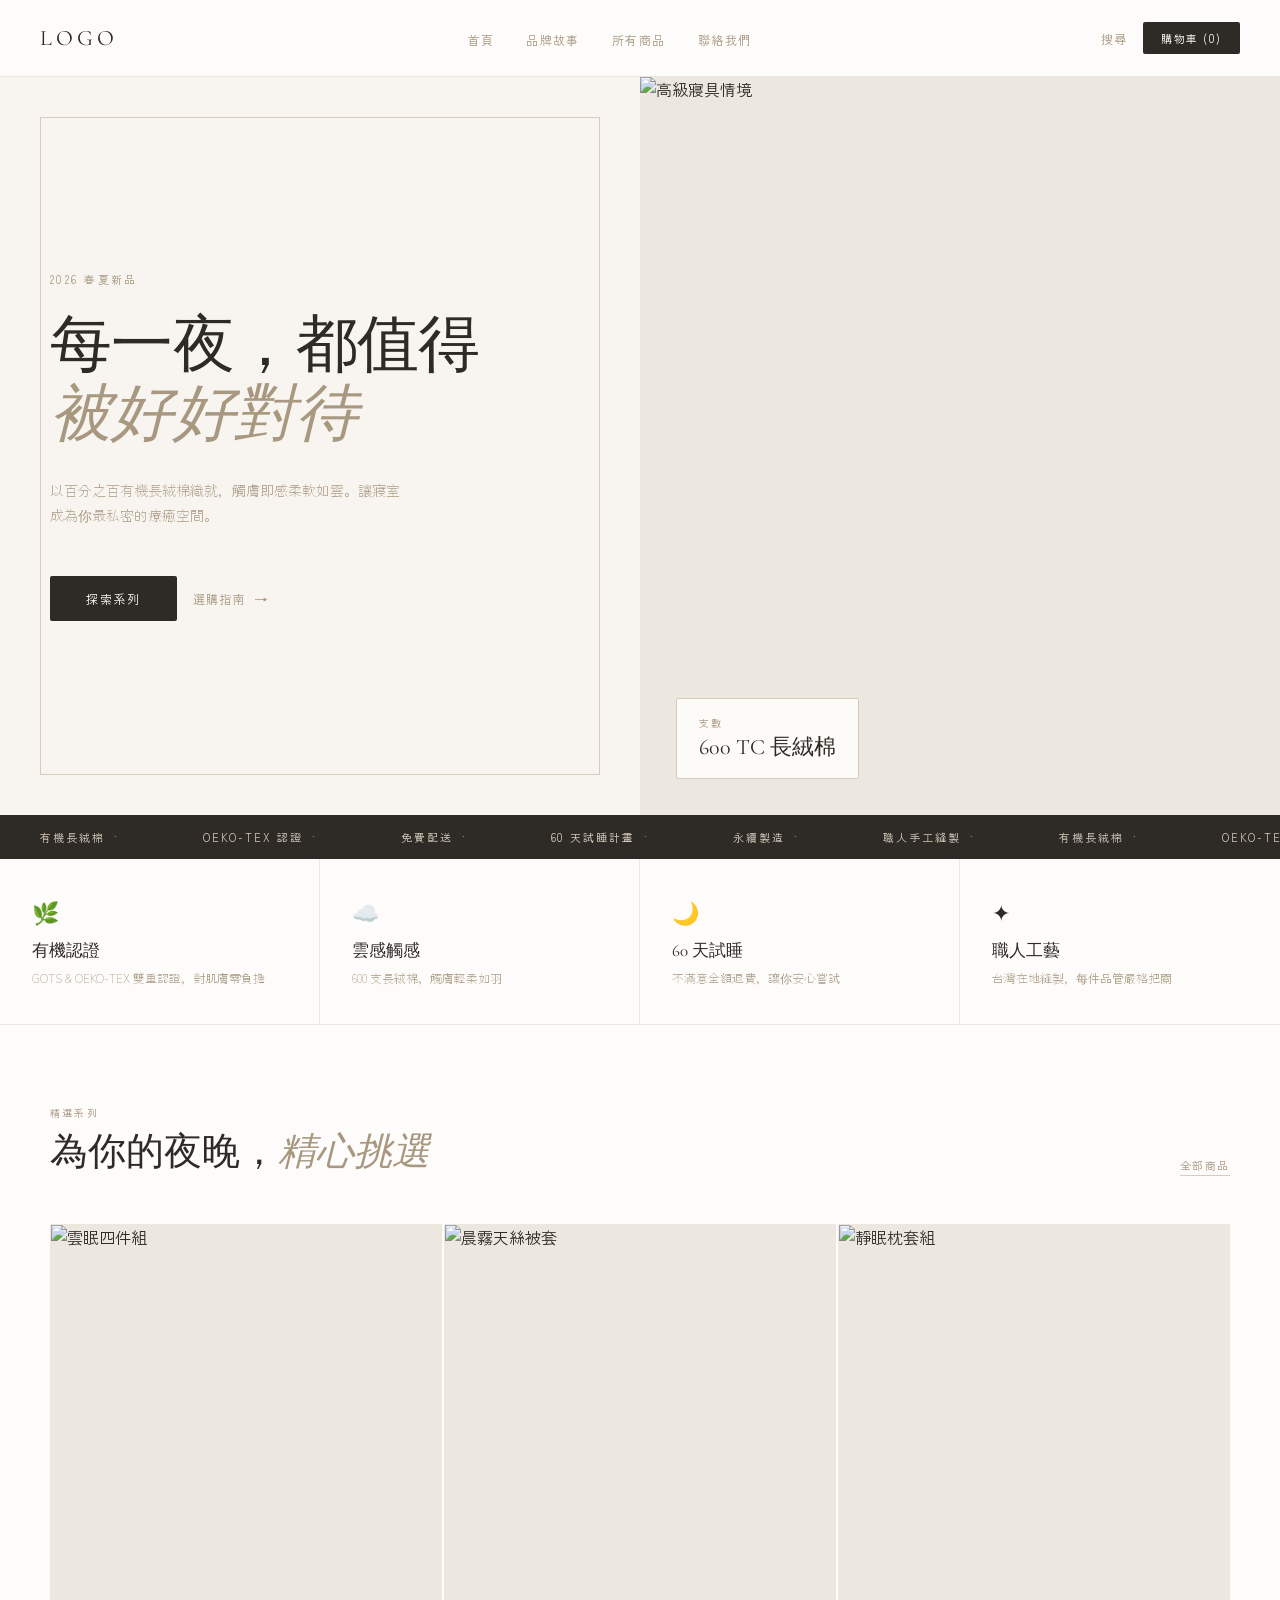
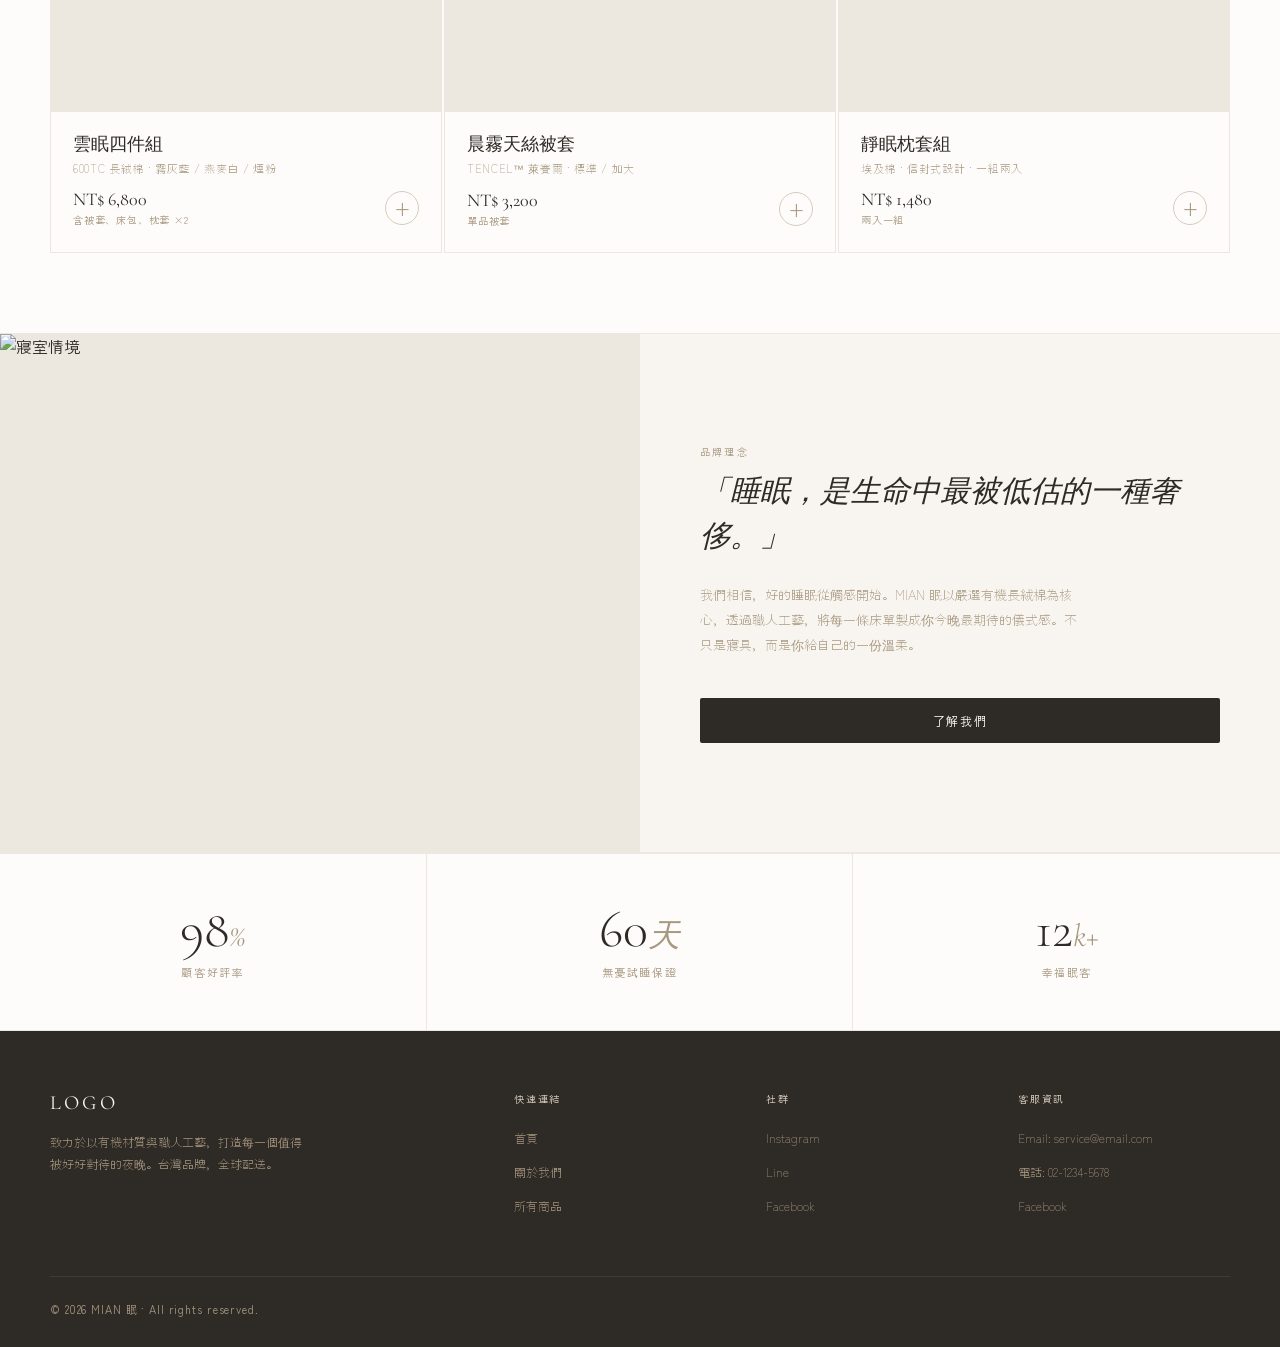
==== index/index.html @ c604df74 "add bedding project files" ====
<!DOCTYPE html>
<html lang="zh-Hant">
<head>
  <meta charset="UTF-8">
  <meta name="viewport" content="width=device-width, initial-scale=1.0">
  <title>LOGO— 高級有機寢具</title>
  <link rel="stylesheet" href="../css/base.css">
  <link rel="stylesheet" href="../css/components.css">
  <link rel="stylesheet" href="../css/index.css">
  <link href="https://fonts.googleapis.com/css2?family=Cormorant+Garamond:ital,wght@0,300;0,400;0,600;1,300;1,400&family=Zen+Kaku+Gothic+New:wght@300;400;500&display=swap" rel="stylesheet">
</head>

<body>

  <!-- ── HEADER ── -->
  <header class="header">
    <div class="header-logo">LOGO <span> </span></div>

     <nav>
      <ul class="header-nav">
        <li><a href="../index/index.html">首頁</a></li>
        <li><a href="../about/about.html">品牌故事</a></li>
        <li><a href="../product/product.html">所有商品</a></li>
        <li><a href="#footer">聯絡我們</a></li>
      </ul>
    </nav>

    <button class="menu-toggle" id="menuToggle" aria-label="開啟選單" aria-expanded="false">
      <span></span>
      <span></span>
      <span></span>
    </button>

    <div class="header-actions">
      <a href="#">搜尋</a>
      <a href="#" class="cart-btn">購物車 (0)</a>
    </div>
  </header>

  <!-- Mobile Drawer -->
  <div class="mobile-drawer" id="mobileDrawer">
    <a href="../index/index.html" class="drawer-link active">首頁</a>
    <a href="../about/about.html" class="drawer-link active">品牌故事</a>
    <a href="../product/product.html" class="drawer-link">所有商品</a>
    <a href="#footer" class="drawer-link">聯絡我們</a>
  </div>

  <!-- ── HERO ── -->
  <section class="hero">
    <div class="hero-left">
      <p class="hero-eyebrow">2026 春夏新品</p>
      <h1 class="hero-title">每一夜，都值得<br><em>被好好對待</em></h1>
      <p class="hero-subtitle">以百分之百有機長絨棉織就，觸膚即感柔軟如雲。讓寢室成為你最私密的療癒空間。</p>
      <div class="hero-cta">
        <button class="btn-primary">探索系列</button>
        <button class="btn-ghost">選購指南</button>
      </div>
    </div>
    <div class="hero-right">
      <div class="hero-img-wrapper">
        <img
          class="hero-img"
          src="https://images.unsplash.com/photo-1555041469-a586c61ea9bc?auto=format&fit=crop&w=1200&q=80"
          alt="高級寢具情境"
        >
        <div class="hero-badge">
          <div class="hero-badge-label">支數</div>
          <div class="hero-badge-value">600 TC 長絨棉</div>
        </div>
      </div>
    </div>
  </section>

  <!-- ── MARQUEE ── -->
  <div class="marquee-wrap">
    <div class="marquee-track" id="marqueeTrack">
      <span class="marquee-item">有機長絨棉 <span class="marquee-dot">·</span></span>
      <span class="marquee-item">OEKO-TEX 認證 <span class="marquee-dot">·</span></span>
      <span class="marquee-item">免費配送 <span class="marquee-dot">·</span></span>
      <span class="marquee-item">60 天試睡計畫 <span class="marquee-dot">·</span></span>
      <span class="marquee-item">永續製造 <span class="marquee-dot">·</span></span>
      <span class="marquee-item">職人手工縫製 <span class="marquee-dot">·</span></span>
      <!-- 重複一份讓動畫無縫 -->
      <span class="marquee-item">有機長絨棉 <span class="marquee-dot">·</span></span>
      <span class="marquee-item">OEKO-TEX 認證 <span class="marquee-dot">·</span></span>
      <span class="marquee-item">免費配送 <span class="marquee-dot">·</span></span>
      <span class="marquee-item">60 天試睡計畫 <span class="marquee-dot">·</span></span>
      <span class="marquee-item">永續製造 <span class="marquee-dot">·</span></span>
      <span class="marquee-item">職人手工縫製 <span class="marquee-dot">·</span></span>
    </div>
  </div>

  <!-- ── FEATURES ── -->
  <div class="features">
    <div class="feature-item">
      <span class="feature-icon">🌿</span>
      <div class="feature-name">有機認證</div>
      <div class="feature-desc">GOTS & OEKO-TEX 雙重認證，對肌膚零負擔</div>
    </div>
    <div class="feature-item">
      <span class="feature-icon">☁️</span>
      <div class="feature-name">雲感觸感</div>
      <div class="feature-desc">600 支長絨棉，觸膚輕柔如羽</div>
    </div>
    <div class="feature-item">
      <span class="feature-icon">🌙</span>
      <div class="feature-name">60 天試睡</div>
      <div class="feature-desc">不滿意全額退費，讓你安心嘗試</div>
    </div>
    <div class="feature-item">
      <span class="feature-icon">✦</span>
      <div class="feature-name">職人工藝</div>
      <div class="feature-desc">台灣在地縫製，每件品管嚴格把關</div>
    </div>
  </div>

  

  <!-- ── CONTENT AREA ── -->
  <div class="content-area" id="contentArea">

    

    <div class="main-content">

      <!-- PRODUCTS -->
      <section class="section">
        <div class="section-header">
          <div>
            <p class="section-eyebrow">精選系列</p>
            <h2 class="section-title">為你的夜晚，<em>精心挑選</em></h2>
          </div>
          <a href="../product/product.html" class="section-link">全部商品</a>
        </div>

        <div class="product-grid">

          <a href="../product-detail/product-detail.html" class="product-card">
            <div class="product-card-img">
              <img src="https://images.unsplash.com/photo-1505693416388-ac5ce068fe85?auto=format&fit=crop&w=600&q=80" alt="雲眠四件組">
              
            </div>
            <div class="product-card-body">
              <div class="product-card-name">雲眠四件組</div>
              <div class="product-card-sub">600TC 長絨棉 · 霧灰藍 / 燕麥白 / 煙粉</div>
              <div class="product-card-footer">
                <div>
                  <div class="product-price">NT$ 6,800</div>
                  <div class="product-price-sub">含被套、床包、枕套 ×2</div>
                </div>
                <button class="add-btn" onclick="event.preventDefault()">+</button>
              </div>
            </div>
          </a>

          <a href="../product-detail/product-detail.html" class="product-card">
            <div class="product-card-img">
              <img src="https://images.unsplash.com/photo-1631049307264-da0ec9d70304?auto=format&fit=crop&w=600&q=80" alt="晨霧天絲被套">
              
            </div>
            <div class="product-card-body">
              <div class="product-card-name">晨霧天絲被套</div>
              <div class="product-card-sub">TENCEL™ 萊賽爾 · 標準 / 加大</div>
              <div class="product-card-footer">
                <div>
                  <div class="product-price">NT$ 3,200</div>
                  <div class="product-price-sub">單品被套</div>
                </div>
                <button class="add-btn" onclick="event.preventDefault()">+</button>
              </div>
            </div>
          </a>

          <a href="../product-detail/product-detail.html" class="product-card">
            <div class="product-card-img">
              <img src="https://images.unsplash.com/photo-1540518614846-7eded433c457?auto=format&fit=crop&w=600&q=80" alt="靜眠枕套組">
            </div>
            <div class="product-card-body">
              <div class="product-card-name">靜眠枕套組</div>
              <div class="product-card-sub">埃及棉 · 信封式設計 · 一組兩入</div>
              <div class="product-card-footer">
                <div>
                  <div class="product-price">NT$ 1,480</div>
                  <div class="product-price-sub">兩入一組</div>
                </div>
                <button class="add-btn" onclick="event.preventDefault()">+</button>
              </div>
            </div>
          </a>

        </div>
      </section>

      <!-- LIFESTYLE SPLIT -->
      <div class="lifestyle">
        <div class="lifestyle-img">
          <img src="https://images.unsplash.com/photo-1567016526105-22da7c13161a?auto=format&fit=crop&w=800&q=80" alt="寢室情境">
        </div>
        <div class="lifestyle-content">
          <p class="section-eyebrow">品牌理念</p>
          <p class="lifestyle-quote">「睡眠，是生命中最被低估的一種奢侈。」</p>
          <p class="lifestyle-text">我們相信，好的睡眠從觸感開始。MIAN 眠以嚴選有機長絨棉為核心，透過職人工藝，將每一條床單製成你今晚最期待的儀式感。不只是寢具，而是你給自己的一份溫柔。</p>
          <button class="btn-primary" href="../about/about.html" class="drawer-link">了解我們</button>
        </div>
      </div>

      <!-- STATS -->
      <div class="stats-row">
        <div class="stat-item">
          <div class="stat-num">98<em>%</em></div>
          <div class="stat-label">顧客好評率</div>
        </div>
        <div class="stat-item">
          <div class="stat-num">60<em>天</em></div>
          <div class="stat-label">無憂試睡保證</div>
        </div>
        <div class="stat-item">
          <div class="stat-num">12<em>k+</em></div>
          <div class="stat-label">幸福眠客</div>
        </div>
      </div>

    </div>
  </div>



  

  <!-- ── FOOTER ── -->
  <footer class="footer" id="footer">
    <div class="footer-grid">
      <div>
        <div class="footer-logo">LOGO<span> </span></div>
        <p class="footer-brand-desc">致力於以有機材質與職人工藝，打造每一個值得被好好對待的夜晚。台灣品牌，全球配送。</p>
      </div>
      <div class="footer-col">
        <h4>快速連結</h4>
        <ul>
            <li><a href="../index/index.html">首頁</a></li>
            <li><a href="../about/about.html">關於我們</a></li>
            <li><a href="../Product/product.html">所有商品</a></li>
        </ul>
      </div>
      <div class="footer-col">
        <h4>社群</h4>
        <ul>
            <li><a href="#">Instagram</a></li>
            <li><a href="#">Line</a></li>
            <li><a href="#">Facebook</a></li>
        </ul>
      </div>
      <div class="footer-col">
        <h4>客服資訊</h4>
        <ul>
          <li><a href="#">Email: service@email.com</a></li>
          <li><a href="#">電話: 02-1234-5678</a></li>
          <li><a href="#">Facebook</a></li>
        </ul>
      </div>
    </div>
    <div class="footer-bottom">
      <p>© 2026 MIAN 眠 · All rights reserved.</p>
      <p>     </p>
    </div>
  </footer>

  <!-- ── SCRIPTS ── -->
  <script>
    // ── 漢堡選單 ──
    const menuToggle = document.getElementById('menuToggle');
    const mobileDrawer = document.getElementById('mobileDrawer');

    menuToggle.addEventListener('click', () => {
      const isOpen = menuToggle.classList.toggle('active');
      mobileDrawer.classList.toggle('active');
      menuToggle.setAttribute('aria-expanded', isOpen);
    });
    
  </script>

</body>
</html>
---- css/base.css ----
/* ==========================================================================
   MIAN 眠 — Bedding Brand
   base.css
   共用：變數 / Reset / Navbar / Buttons / Footer / Mobile Drawer
   ========================================================================== */

@import url('https://fonts.googleapis.com/css2?family=Cormorant+Garamond:ital,wght@0,300;0,400;0,600;1,300;1,400&family=Zen+Kaku+Gothic+New:wght@300;400;500&display=swap');

/* ==========================================================================
   CSS Variables
   ========================================================================== */
:root {
  --cream:      #F8F5F0;
  --linen:      #EDE8DF;
  --sand:       #D6CCBC;
  --stone:      #A89880;
  --charcoal:   #2E2A26;
  --mist:       #7A8C96;
  --warm-white: #FDFCFA;
}

/* ==========================================================================
   Reset & Base
   ========================================================================== */
*, *::before, *::after {
  margin: 0;
  padding: 0;
  box-sizing: border-box;
}

html {
  scroll-behavior: smooth;
}

body {
  font-family: 'Zen Kaku Gothic New', sans-serif;
  background: var(--warm-white);
  color: var(--charcoal);
  overflow-x: hidden;
}

a {
  text-decoration: none;
  color: inherit;
}

button {
  cursor: pointer;
}

img {
  display: block;
  max-width: 100%;
}

ul {
  list-style: none;
}

/* ==========================================================================
   Header
   ========================================================================== */
.header {
  display: flex;
  justify-content: space-between;
  align-items: center;
  padding: 22px 40px;
  background: rgba(253, 252, 250, 0.96);
  border-bottom: 0.5px solid var(--linen);
  position: sticky;
  top: 0;
  z-index: 100;
  backdrop-filter: blur(8px);
}

.header-logo {
  font-family: 'Cormorant Garamond', serif;
  font-size: 22px;
  font-weight: 400;
  letter-spacing: 0.18em;
  color: var(--charcoal);
}

.header-logo span {
  font-style: italic;
  color: var(--stone);
}

.header-nav {
  display: flex;
  gap: 32px;
  list-style: none;
}

.header-nav a {
  font-size: 12px;
  letter-spacing: 0.12em;
  color: var(--stone);
  text-transform: uppercase;
  font-weight: 400;
  transition: color 0.2s;
}

.header-nav a:hover {
  color: var(--charcoal);
}

.header-actions {
  display: flex;
  align-items: center;
  gap: 16px;
}

.header-actions a {
  font-size: 12px;
  letter-spacing: 0.1em;
  color: var(--stone);
  text-transform: uppercase;
  transition: color 0.2s;
}

.header-actions a:hover {
  color: var(--charcoal);
}

.cart-btn {
  background: var(--charcoal) !important;
  color: var(--warm-white) !important;
  padding: 8px 18px;
  border-radius: 2px;
  font-size: 11px !important;
  letter-spacing: 0.14em !important;
  transition: background 0.2s !important;
}

.cart-btn:hover {
  background: var(--stone) !important;
}

/* ==========================================================================
   Buttons
   ========================================================================== */
.btn-primary {
  background: var(--charcoal);
  color: var(--warm-white);
  border: none;
  padding: 14px 36px;
  font-family: 'Zen Kaku Gothic New', sans-serif;
  font-size: 12px;
  letter-spacing: 0.14em;
  text-transform: uppercase;
  cursor: pointer;
  border-radius: 2px;
  transition: background 0.25s;
}

.btn-primary:hover {
  background: var(--stone);
}

.btn-ghost {
  background: none;
  border: none;
  font-size: 12px;
  letter-spacing: 0.1em;
  text-transform: uppercase;
  color: var(--stone);
  cursor: pointer;
  display: inline-flex;
  align-items: center;
  gap: 8px;
  font-family: 'Zen Kaku Gothic New', sans-serif;
  transition: color 0.2s;
}

.btn-ghost::after {
  content: '→';
  font-size: 14px;
}

.btn-ghost:hover {
  color: var(--charcoal);
}

/* ==========================================================================
   Shared Page Placeholder
   ========================================================================== */
.page-placeholder {
  min-height: 58vh;
  padding: 90px 50px;
  background: var(--warm-white);
}

.page-placeholder > p:last-child {
  max-width: 620px;
  margin-top: 20px;
  color: var(--stone);
  line-height: 1.9;
  font-size: 14px;
}

/* ==========================================================================
   Footer
   ========================================================================== */
.footer {
  background: var(--charcoal);
  padding: 60px 50px 30px;
  color: var(--sand);
}

.footer-grid {
  display: grid;
  grid-template-columns: 2fr 1fr 1fr 1fr;
  gap: 40px;
  margin-bottom: 50px;
}

.footer-logo {
  font-family: 'Cormorant Garamond', serif;
  font-size: 20px;
  letter-spacing: 0.16em;
  color: var(--cream);
  margin-bottom: 16px;
}

.footer-logo span {
  font-style: italic;
  color: var(--stone);
}

.footer-brand-desc {
  font-size: 12px;
  line-height: 1.8;
  color: var(--stone);
  font-weight: 300;
  max-width: 260px;
}

.footer-col h4 {
  font-size: 10px;
  letter-spacing: 0.18em;
  text-transform: uppercase;
  color: var(--sand);
  margin-bottom: 18px;
  font-weight: 400;
}

.footer-col li {
  margin-bottom: 10px;
}

.footer-col a {
  font-size: 12px;
  color: var(--stone);
  font-weight: 300;
  transition: color 0.2s;
}

.footer-col a:hover {
  color: var(--cream);
}

.footer-bottom {
  border-top: 0.5px solid rgba(255, 255, 255, 0.08);
  padding-top: 24px;
  display: flex;
  justify-content: space-between;
  align-items: center;
}

.footer-bottom p {
  font-size: 11px;
  color: var(--stone);
  letter-spacing: 0.08em;
}

/* ==========================================================================
   Mobile Drawer
   ========================================================================== */
.menu-toggle {
  display: none;
  flex-direction: column;
  gap: 5px;
  background: none;
  border: none;
  cursor: pointer;
  padding: 4px;
}

.menu-toggle span {
  display: block;
  width: 22px;
  height: 1.5px;
  background: var(--charcoal);
  transition: all 0.3s ease;
  border-radius: 1px;
}

.menu-toggle.active span:nth-child(1) {
  transform: translateY(6.5px) rotate(45deg);
}

.menu-toggle.active span:nth-child(2) {
  opacity: 0;
}

.menu-toggle.active span:nth-child(3) {
  transform: translateY(-6.5px) rotate(-45deg);
}

.mobile-drawer {
  display: none;
  flex-direction: column;
  position: fixed;
  top: 64px;
  left: 0;
  right: 0;
  background: var(--warm-white);
  border-bottom: 0.5px solid var(--linen);
  padding: 24px 24px 32px;
  z-index: 99;
  transform: translateY(-10px);
  opacity: 0;
  pointer-events: none;
  transition: all 0.3s ease;
}

.mobile-drawer.active {
  display: flex;
  transform: translateY(0);
  opacity: 1;
  pointer-events: all;
}

.drawer-link {
  display: block;
  padding: 14px 0;
  font-size: 15px;
  color: var(--stone);
  border-bottom: 0.5px solid var(--linen);
  transition: color 0.2s;
}

.drawer-link:hover,
.drawer-link.active {
  color: var(--charcoal);
}

/* ==========================================================================
   Base Responsive
   ========================================================================== */
@media (min-width: 769px) and (max-width: 1024px) {
  .header {
    padding: 18px 24px;
  }

  .header-nav {
    gap: 20px;
  }

  .footer-grid {
    grid-template-columns: 1fr 1fr;
    gap: 30px;
  }
}

@media (max-width: 768px) {
  .header {
    padding: 16px 20px;
  }

  .header-nav,
  .header-actions {
    display: none;
  }

  .menu-toggle {
    display: flex;
  }

  .mobile-drawer {
    display: flex;
    flex-direction: column;
  }

  .page-placeholder {
    padding: 56px 20px;
  }

  .footer {
    padding: 48px 20px 24px;
  }

  .footer-grid {
    grid-template-columns: 1fr 1fr;
    gap: 28px;
  }

  .footer-brand-desc {
    max-width: 100%;
  }

  .footer-bottom {
    flex-direction: column;
    gap: 8px;
    text-align: center;
  }
}

@media (max-width: 480px) {
  .footer-grid {
    grid-template-columns: 1fr;
  }
}
---- css/components.css ----
/* ==========================================================================
   MIAN 眠 — Bedding Brand
   components.css
   共用元件：商品卡
   ========================================================================== */

/* ==========================================================================
   Product Grid
   ========================================================================== */
.product-grid {
  display: grid;
  grid-template-columns: repeat(3, 1fr);
  gap: 2px;
}

.product-card {
  background: var(--warm-white);
  cursor: pointer;
  overflow: hidden;
  position: relative;
  border: 0.5px solid var(--linen);
  transition: border-color 0.2s;
}

.product-card:hover {
  border-color: var(--sand);
}

.product-card-img {
  aspect-ratio: 4 / 5;
  overflow: hidden;
  background: var(--linen);
  position: relative;
}

.product-card-img img {
  width: 100%;
  height: 100%;
  object-fit: cover;
  filter: saturate(0.88) contrast(0.97);
  transition: transform 0.6s ease;
}

.product-card:hover .product-card-img img {
  transform: scale(1.06);
}

.product-tag {
  position: absolute;
  top: 16px;
  left: 16px;
  background: var(--warm-white);
  font-size: 10px;
  letter-spacing: 0.14em;
  text-transform: uppercase;
  color: var(--charcoal);
  padding: 5px 10px;
  border-radius: 1px;
}

.product-card-body {
  padding: 20px 22px 24px;
}

.product-card-name {
  font-family: 'Cormorant Garamond', serif;
  font-size: 18px;
  font-weight: 400;
  color: var(--charcoal);
  margin-bottom: 4px;
}

.product-card-sub {
  font-size: 11px;
  color: var(--stone);
  letter-spacing: 0.06em;
  margin-bottom: 12px;
  font-weight: 300;
}

.product-card-footer {
  display: flex;
  justify-content: space-between;
  align-items: center;
}

.product-price {
  font-family: 'Cormorant Garamond', serif;
  font-size: 18px;
  font-weight: 400;
  color: var(--charcoal);
}

.product-price-sub {
  font-size: 10px;
  color: var(--stone);
  letter-spacing: 0.08em;
  margin-top: 2px;
}

.add-btn {
  width: 34px;
  height: 34px;
  border-radius: 50%;
  border: 0.5px solid var(--sand);
  background: none;
  cursor: pointer;
  display: flex;
  align-items: center;
  justify-content: center;
  font-size: 18px;
  color: var(--stone);
  transition: all 0.2s;
  font-family: 'Zen Kaku Gothic New', sans-serif;
}

.add-btn:hover {
  background: var(--charcoal);
  color: var(--warm-white);
  border-color: var(--charcoal);
}

/* ==========================================================================
   Components Responsive
   ========================================================================== */
@media (min-width: 769px) and (max-width: 1024px) {
  .product-grid {
    grid-template-columns: repeat(2, 1fr);
  }
}

@media (max-width: 768px) {
  .product-grid {
    grid-template-columns: 1fr;
  }
}
---- css/index.css ----
/* ==========================================================================
   MIAN 眠 — Bedding Brand
   index.css
   首頁專用：Hero / Marquee / Features / Sidebar / Sections / Newsletter
   ========================================================================== */

/* ==========================================================================
   Hero
   ========================================================================== */
.hero {
  display: grid;
  grid-template-columns: 1fr 1fr;
  min-height: 82vh;
  overflow: hidden;
}

.hero-left {
  background: var(--cream);
  display: flex;
  flex-direction: column;
  justify-content: center;
  padding: 80px 60px 80px 50px;
  position: relative;
}

.hero-left::before {
  content: '';
  position: absolute;
  top: 40px;
  left: 40px;
  right: 40px;
  bottom: 40px;
  border: 0.5px solid var(--sand);
  pointer-events: none;
}

.hero-eyebrow {
  font-size: 11px;
  letter-spacing: 0.22em;
  text-transform: uppercase;
  color: var(--stone);
  margin-bottom: 24px;
  font-weight: 400;
  position: relative;
  z-index: 1;
}

.hero-title {
  font-family: 'Cormorant Garamond', serif;
  font-size: 62px;
  font-weight: 300;
  line-height: 1.12;
  color: var(--charcoal);
  margin-bottom: 28px;
  letter-spacing: -0.01em;
  position: relative;
  z-index: 1;
}

.hero-title em {
  font-style: italic;
  color: var(--stone);
}

.hero-subtitle {
  font-size: 14px;
  color: var(--stone);
  line-height: 1.8;
  max-width: 360px;
  margin-bottom: 48px;
  font-weight: 300;
  position: relative;
  z-index: 1;
}

.hero-cta {
  display: flex;
  gap: 16px;
  align-items: center;
  position: relative;
  z-index: 1;
}

.hero-right {
  position: relative;
  overflow: hidden;
  background: var(--linen);
}

.hero-img-wrapper {
  width: 100%;
  height: 100%;
  position: relative;
}

.hero-img {
  width: 100%;
  height: 100%;
  object-fit: cover;
  filter: saturate(0.85) contrast(0.97);
  transition: transform 8s ease;
}

.hero-right:hover .hero-img {
  transform: scale(1.04);
}

.hero-badge {
  position: absolute;
  bottom: 36px;
  left: 36px;
  background: rgba(253, 252, 250, 0.92);
  backdrop-filter: blur(4px);
  padding: 16px 22px;
  border-radius: 2px;
  border: 0.5px solid var(--sand);
}

.hero-badge-label {
  font-size: 10px;
  letter-spacing: 0.16em;
  text-transform: uppercase;
  color: var(--stone);
}

.hero-badge-value {
  font-family: 'Cormorant Garamond', serif;
  font-size: 22px;
  font-weight: 400;
  color: var(--charcoal);
  margin-top: 2px;
}

/* ==========================================================================
   Marquee
   ========================================================================== */
.marquee-wrap {
  background: var(--charcoal);
  padding: 14px 0;
  overflow: hidden;
}

.marquee-track {
  display: flex;
  animation: marquee 24s linear infinite;
  white-space: nowrap;
}

.marquee-item {
  font-size: 11px;
  letter-spacing: 0.18em;
  text-transform: uppercase;
  color: var(--sand);
  padding: 0 40px;
  flex-shrink: 0;
}

.marquee-dot {
  color: var(--stone);
  padding: 0 4px;
}

@keyframes marquee {
  0%   { transform: translateX(0); }
  100% { transform: translateX(-50%); }
}

/* ==========================================================================
   Features Strip
   ========================================================================== */
.features {
  display: grid;
  grid-template-columns: repeat(4, 1fr);
  border-bottom: 0.5px solid var(--linen);
}

.feature-item {
  padding: 36px 32px;
  border-right: 0.5px solid var(--linen);
  transition: background 0.2s;
}

.feature-item:last-child {
  border-right: none;
}

.feature-item:hover {
  background: var(--cream);
}

.feature-icon {
  font-size: 22px;
  margin-bottom: 12px;
  display: block;
}

.feature-name {
  font-family: 'Cormorant Garamond', serif;
  font-size: 17px;
  font-weight: 400;
  color: var(--charcoal);
  margin-bottom: 6px;
}

.feature-desc {
  font-size: 12px;
  color: var(--stone);
  line-height: 1.7;
  font-weight: 300;
}

/* ==========================================================================
   Layout Controls
   ========================================================================== */
.layout-strip {
  background: var(--cream);
  border-bottom: 0.5px solid var(--linen);
  padding: 10px 50px;
  display: flex;
  align-items: center;
  gap: 12px;
}

.layout-strip-label {
  font-size: 11px;
  letter-spacing: 0.1em;
  color: var(--stone);
  text-transform: uppercase;
}

.layout-chip {
  padding: 5px 14px;
  border-radius: 20px;
  border: 0.5px solid var(--sand);
  font-size: 11px;
  letter-spacing: 0.08em;
  color: var(--stone);
  background: none;
  cursor: pointer;
  font-family: 'Zen Kaku Gothic New', sans-serif;
  transition: all 0.2s;
}

.layout-chip.active {
  background: var(--charcoal);
  border-color: var(--charcoal);
  color: var(--warm-white);
}

.layout-chip:hover:not(.active) {
  border-color: var(--stone);
  color: var(--charcoal);
}

/* ==========================================================================
   Content Area & Sidebar
   ========================================================================== */
.content-area {
  display: flex;
  transition: all 0.3s ease;
}

.content-area--sidebar-right {
  flex-direction: row-reverse;
}

.sidebar {
  width: 200px;
  flex-shrink: 0;
  background: var(--warm-white);
  border-right: 0.5px solid var(--linen);
  padding: 40px 24px;
  position: sticky;
  top: 64px;
  height: calc(100vh - 64px);
  overflow-y: auto;
  transition: all 0.3s ease;
}

.content-area--sidebar-right .sidebar {
  border-right: none;
  border-left: 0.5px solid var(--linen);
}

.sidebar-heading {
  font-size: 10px;
  letter-spacing: 0.18em;
  text-transform: uppercase;
  color: var(--stone);
  margin-bottom: 20px;
  padding-left: 12px;
  border-left: 2px solid var(--mist);
}

.sidebar-nav li {
  margin-bottom: 2px;
}

.sidebar-nav a {
  display: block;
  padding: 9px 12px;
  font-size: 13px;
  color: var(--stone);
  border-radius: 2px;
  transition: all 0.2s;
  font-weight: 300;
}

.sidebar-nav a:hover,
.sidebar-nav a.active {
  background: var(--linen);
  color: var(--charcoal);
}

.sidebar-divider {
  height: 0.5px;
  background: var(--linen);
  margin: 16px 0;
}

.main-content {
  flex: 1;
  min-width: 0;
}

/* ==========================================================================
   Section Shared
   ========================================================================== */
.section {
  padding: 80px 50px;
}

.section-header {
  display: flex;
  justify-content: space-between;
  align-items: flex-end;
  margin-bottom: 48px;
}

.section-eyebrow {
  font-size: 10px;
  letter-spacing: 0.22em;
  text-transform: uppercase;
  color: var(--stone);
  margin-bottom: 10px;
}

.section-title {
  font-family: 'Cormorant Garamond', serif;
  font-size: 38px;
  font-weight: 300;
  line-height: 1.2;
  color: var(--charcoal);
}

.section-title em {
  font-style: italic;
  color: var(--stone);
}

.section-link {
  font-size: 11px;
  letter-spacing: 0.14em;
  text-transform: uppercase;
  color: var(--stone);
  border-bottom: 0.5px solid var(--sand);
  padding-bottom: 2px;
  transition: color 0.2s;
  flex-shrink: 0;
}

.section-link:hover {
  color: var(--charcoal);
}

/* ==========================================================================
   Lifestyle Split
   ========================================================================== */
.lifestyle {
  display: grid;
  grid-template-columns: 1fr 1fr;
  min-height: 520px;
  border-top: 0.5px solid var(--linen);
  border-bottom: 0.5px solid var(--linen);
}

.lifestyle-img {
  overflow: hidden;
  background: var(--linen);
}

.lifestyle-img img {
  width: 100%;
  height: 100%;
  object-fit: cover;
  filter: saturate(0.82);
  transition: transform 8s ease;
}

.lifestyle-img:hover img {
  transform: scale(1.03);
}

.lifestyle-content {
  background: var(--cream);
  display: flex;
  flex-direction: column;
  justify-content: center;
  padding: 70px 60px;
}

.lifestyle-quote {
  font-family: 'Cormorant Garamond', serif;
  font-size: 30px;
  font-weight: 300;
  font-style: italic;
  line-height: 1.5;
  color: var(--charcoal);
  margin-bottom: 24px;
}

.lifestyle-text {
  font-size: 13px;
  color: var(--stone);
  line-height: 1.9;
  font-weight: 300;
  margin-bottom: 40px;
  max-width: 380px;
}

/* ==========================================================================
   Stats Row
   ========================================================================== */
.stats-row {
  display: grid;
  grid-template-columns: repeat(3, 1fr);
  border-top: 0.5px solid var(--linen);
  border-bottom: 0.5px solid var(--linen);
}

.stat-item {
  padding: 50px 40px;
  border-right: 0.5px solid var(--linen);
  text-align: center;
}

.stat-item:last-child {
  border-right: none;
}

.stat-num {
  font-family: 'Cormorant Garamond', serif;
  font-size: 52px;
  font-weight: 300;
  color: var(--charcoal);
  line-height: 1;
  margin-bottom: 8px;
}

.stat-num em {
  font-style: italic;
  color: var(--stone);
  font-size: 32px;
}

.stat-label {
  font-size: 11px;
  letter-spacing: 0.14em;
  text-transform: uppercase;
  color: var(--stone);
}

/* ==========================================================================
   Material Section
   ========================================================================== */
.material-section {
  background: var(--linen);
  padding: 70px 70px;
}

.material-grid {
  display: grid;
  grid-template-columns: repeat(4, 1fr);
  gap: 24px;
  margin-top: 48px;
}

.material-card {
  background: var(--warm-white);
  padding: 28px 24px;
  border-radius: 2px;
  transition: transform 0.2s;
}

.material-card:hover {
  transform: translateY(-4px);
}

.material-swatch {
  width: 48px;
  height: 48px;
  border-radius: 50%;
  margin-bottom: 18px;
  border: 2px solid rgba(0, 0, 0, 0.04);
}

.material-name {
  font-family: 'Cormorant Garamond', serif;
  font-size: 18px;
  font-weight: 400;
  color: var(--charcoal);
  margin-bottom: 6px;
}

.material-desc {
  font-size: 12px;
  color: var(--stone);
  line-height: 1.7;
  font-weight: 300;
}

/* ==========================================================================
   Newsletter
   ========================================================================== */
.newsletter {
  background: var(--cream);
  padding: 60px 50px;
  display: flex;
  justify-content: space-between;
  align-items: center;
  border-top: 0.5px solid var(--linen);
}

.newsletter-title {
  font-family: 'Cormorant Garamond', serif;
  font-size: 28px;
  font-weight: 300;
  color: var(--charcoal);
  margin-bottom: 6px;
}

.newsletter-sub {
  font-size: 12px;
  color: var(--stone);
  font-weight: 300;
}

.newsletter-form {
  display: flex;
}

.newsletter-input {
  padding: 12px 20px;
  border: 0.5px solid var(--sand);
  border-right: none;
  background: var(--warm-white);
  font-size: 12px;
  font-family: 'Zen Kaku Gothic New', sans-serif;
  color: var(--charcoal);
  width: 260px;
  outline: none;
  border-radius: 2px 0 0 2px;
  transition: border-color 0.2s;
}

.newsletter-input:focus {
  border-color: var(--stone);
}

.newsletter-input::placeholder {
  color: var(--sand);
}

.newsletter-submit {
  background: var(--charcoal);
  color: var(--warm-white);
  border: none;
  padding: 12px 24px;
  font-size: 11px;
  letter-spacing: 0.14em;
  text-transform: uppercase;
  cursor: pointer;
  font-family: 'Zen Kaku Gothic New', sans-serif;
  border-radius: 0 2px 2px 0;
  transition: background 0.2s;
  white-space: nowrap;
}

.newsletter-submit:hover {
  background: var(--stone);
}

/* ==========================================================================
   Responsive
   ========================================================================== */
@media (min-width: 769px) and (max-width: 1024px) {
  .hero {
    grid-template-columns: 1fr;
    min-height: auto;
  }

  .hero-left {
    padding: 60px 40px;
    text-align: center;
    align-items: center;
  }

  .hero-left::before {
    display: none;
  }

  .hero-title {
    font-size: 48px;
  }

  .hero-subtitle {
    max-width: 480px;
    text-align: center;
  }

  .hero-right {
    height: 360px;
  }

  .features {
    grid-template-columns: repeat(2, 1fr);
  }

  .features .feature-item:nth-child(2) {
    border-right: none;
  }

  .features .feature-item:nth-child(3) {
    border-right: 0.5px solid var(--linen);
    border-top: 0.5px solid var(--linen);
  }

  .features .feature-item:nth-child(4) {
    border-right: none;
    border-top: 0.5px solid var(--linen);
  }

  .layout-strip {
    padding: 10px 24px;
  }

  .sidebar {
    width: 180px;
    padding: 30px 16px;
  }

  .section {
    padding: 50px 30px;
  }

  .lifestyle {
    grid-template-columns: 1fr;
  }

  .lifestyle-img {
    height: 320px;
  }

  .lifestyle-content {
    padding: 50px 40px;
  }

  .material-grid {
    grid-template-columns: repeat(2, 1fr);
  }

  .newsletter {
    flex-direction: column;
    gap: 28px;
    text-align: center;
    padding: 50px 30px;
  }
}

@media (max-width: 768px) {
  .hero {
    grid-template-columns: 1fr;
    min-height: auto;
  }

  .hero-left {
    padding: 48px 24px;
    text-align: center;
    align-items: center;
  }

  .hero-left::before {
    display: none;
  }

  .hero-title {
    font-size: 38px;
  }

  .hero-subtitle {
    max-width: 100%;
    text-align: center;
  }

  .hero-cta {
    flex-direction: column;
    width: 100%;
  }

  .btn-primary {
    width: 100%;
    text-align: center;
  }

  .hero-right {
    height: 280px;
  }

  .hero-badge {
    bottom: 20px;
    left: 20px;
  }

  .features {
    grid-template-columns: 1fr 1fr;
  }

  .features .feature-item:nth-child(2) {
    border-right: none;
  }

  .features .feature-item:nth-child(3) {
    border-right: 0.5px solid var(--linen);
    border-top: 0.5px solid var(--linen);
  }

  .features .feature-item:nth-child(4) {
    border-right: none;
    border-top: 0.5px solid var(--linen);
  }

  .layout-strip {
    padding: 10px 20px;
    flex-wrap: wrap;
  }

  .content-area {
    flex-direction: column !important;
  }

  .sidebar {
    width: 100%;
    position: static;
    height: auto;
    border-right: none;
    border-bottom: 0.5px solid var(--linen);
    padding: 20px;
    overflow-x: auto;
  }

  .sidebar-nav {
    display: flex;
    gap: 8px;
  }

  .sidebar-nav li {
    flex-shrink: 0;
    margin-bottom: 0;
  }

  .sidebar-nav a {
    white-space: nowrap;
  }

  .sidebar-divider {
    display: none;
  }

  .sidebar-heading + ul + .sidebar-divider + .sidebar-heading,
  .sidebar-heading + ul + .sidebar-divider {
    display: none;
  }

  .section {
    padding: 40px 20px;
  }

  .section-header {
    flex-direction: column;
    align-items: flex-start;
    gap: 16px;
  }

  .section-title {
    font-size: 28px;
  }

  .lifestyle {
    grid-template-columns: 1fr;
  }

  .lifestyle-img {
    height: 260px;
  }

  .lifestyle-content {
    padding: 40px 24px;
  }

  .lifestyle-quote {
    font-size: 22px;
  }

  .stats-row {
    grid-template-columns: 1fr;
  }

  .stat-item {
    border-right: none;
    border-bottom: 0.5px solid var(--linen);
    padding: 36px 24px;
  }

  .stat-item:last-child {
    border-bottom: none;
  }

  .material-section {
    padding: 40px 20px;
  }

  .material-grid {
    grid-template-columns: repeat(2, 1fr);
    gap: 16px;
  }

  .newsletter {
    flex-direction: column;
    gap: 24px;
    padding: 40px 20px;
    text-align: center;
  }

  .newsletter-form {
    width: 100%;
  }

  .newsletter-input {
    flex: 1;
    width: auto;
  }
}

@media (max-width: 480px) {
  .hero-title {
    font-size: 32px;
  }

  .features {
    grid-template-columns: 1fr;
  }

  .features .feature-item {
    border-right: none;
    border-bottom: 0.5px solid var(--linen);
  }

  .features .feature-item:nth-child(3) {
    border-right: none;
    border-top: none;
  }

  .features .feature-item:nth-child(4) {
    border-top: none;
  }

  .material-grid {
    grid-template-columns: 1fr;
  }
}

/* ==========================================================================
   Responsive Refinement
   自然適應：平板 / 手機細節調整
   ========================================================================== */

@media (min-width: 769px) and (max-width: 1180px) {
  .hero {
    grid-template-columns: 1fr;
    min-height: auto;
  }

  .hero-left {
    padding: 72px 52px;
    align-items: flex-start;
    text-align: left;
  }

  .hero-left::before {
    top: 28px;
    left: 28px;
    right: 28px;
    bottom: 28px;
  }

  .hero-title {
    font-size: clamp(44px, 7vw, 58px);
    max-width: 720px;
  }

  .hero-subtitle {
    max-width: 560px;
  }

  .hero-right {
    height: 420px;
  }

  .section {
    padding: 64px 34px;
  }

  .section-header {
    margin-bottom: 36px;
  }

  .product-grid {
    grid-template-columns: repeat(2, minmax(0, 1fr));
    gap: 18px;
  }

  .lifestyle {
    grid-template-columns: 1fr;
  }

  .lifestyle-img {
    height: 360px;
  }

  .stats-row {
    grid-template-columns: repeat(3, 1fr);
  }
}

@media (max-width: 768px) {
  .hero {
    grid-template-columns: 1fr;
    min-height: auto;
  }

  .hero-left {
    padding: 52px 22px 46px;
    text-align: left;
    align-items: flex-start;
  }

  .hero-left::before {
    display: none;
  }

  .hero-eyebrow {
    margin-bottom: 16px;
  }

  .hero-title {
    font-size: clamp(34px, 12vw, 44px);
    line-height: 1.08;
    margin-bottom: 22px;
  }

  .hero-subtitle {
    max-width: 100%;
    margin-bottom: 32px;
    text-align: left;
  }

  .hero-cta {
    width: 100%;
    gap: 12px;
  }

  .hero-cta .btn-primary,
  .hero-cta .btn-ghost {
    width: 100%;
    justify-content: center;
    text-align: center;
  }

  .hero-right {
    height: 320px;
  }

  .hero-badge {
    left: 18px;
    bottom: 18px;
    padding: 12px 16px;
  }

  .marquee-wrap {
    padding: 11px 0;
  }

  .marquee-item {
    font-size: 10px;
    padding: 0 24px;
  }

  .features {
    grid-template-columns: 1fr;
  }

  .feature-item {
    padding: 28px 22px;
    border-right: none;
    border-bottom: 0.5px solid var(--linen);
  }

  .section {
    padding: 46px 20px;
  }

  .section-header {
    gap: 14px;
    margin-bottom: 30px;
  }

  .section-title {
    font-size: 30px;
  }

  .product-grid {
    grid-template-columns: 1fr;
    gap: 18px;
  }

  .lifestyle-img {
    height: 300px;
  }

  .lifestyle-content {
    padding: 42px 24px;
  }

  .stats-row {
    grid-template-columns: 1fr;
  }

  .stat-item {
    padding: 34px 20px;
  }
}

@media (max-width: 430px) {
  .hero-right {
    height: 260px;
  }

  .section {
    padding: 40px 18px;
  }

  .product-card-body {
    padding: 18px 18px 22px;
  }

  .product-card-footer {
    align-items: flex-end;
    gap: 10px;
  }
}

/* ==========================================================================
   Mobile RWD Density Fix
   手機版資訊密度修正：商品卡兩欄 / 推薦卡縮小
   ========================================================================== */

@media (max-width: 768px) {
  .product-grid,
  .product-section .product-grid {
    grid-template-columns: repeat(2, minmax(0, 1fr));
    gap: 12px;
  }

  .product-card-img {
    aspect-ratio: 4 / 3.8;
  }

  .product-card-body {
    padding: 14px 12px 16px;
  }

  .product-card-name {
    font-size: 15px;
    line-height: 1.35;
  }

  .product-card-sub {
    font-size: 10px;
    line-height: 1.5;
    margin-bottom: 10px;
  }

  .product-card-footer {
    align-items: flex-end;
    gap: 8px;
  }

  .product-price {
    font-size: 15px;
  }

  .product-price-sub {
    font-size: 9px;
  }

  .add-btn {
    width: 28px;
    height: 28px;
    font-size: 15px;
    flex-shrink: 0;
  }

  .features {
    grid-template-columns: repeat(2, minmax(0, 1fr));
  }

  .feature-item {
    padding: 24px 18px;
  }
}

/* 很窄的手機也維持兩欄，但再壓縮 */
@media (max-width: 430px) {
  .product-grid,
  .product-section .product-grid {
    grid-template-columns: repeat(2, minmax(0, 1fr));
    gap: 10px;
  }

  .product-card-img {
    aspect-ratio: 4 / 3.5;
  }

  .product-card-body {
    padding: 12px 10px 14px;
  }

  .product-card-name {
    font-size: 14px;
  }

  .product-card-sub {
    font-size: 9px;
  }

  .product-price {
    font-size: 14px;
  }

  .add-btn {
    width: 26px;
    height: 26px;
  }
}

/* product-detail 推薦商品手機橫滑密度修正 */
@media (max-width: 768px) {
  .recommend-track .product-card {
    min-width: 46%;
  }
}

@media (max-width: 430px) {
  .recommend-track .product-card {
    min-width: 48%;
  }
}
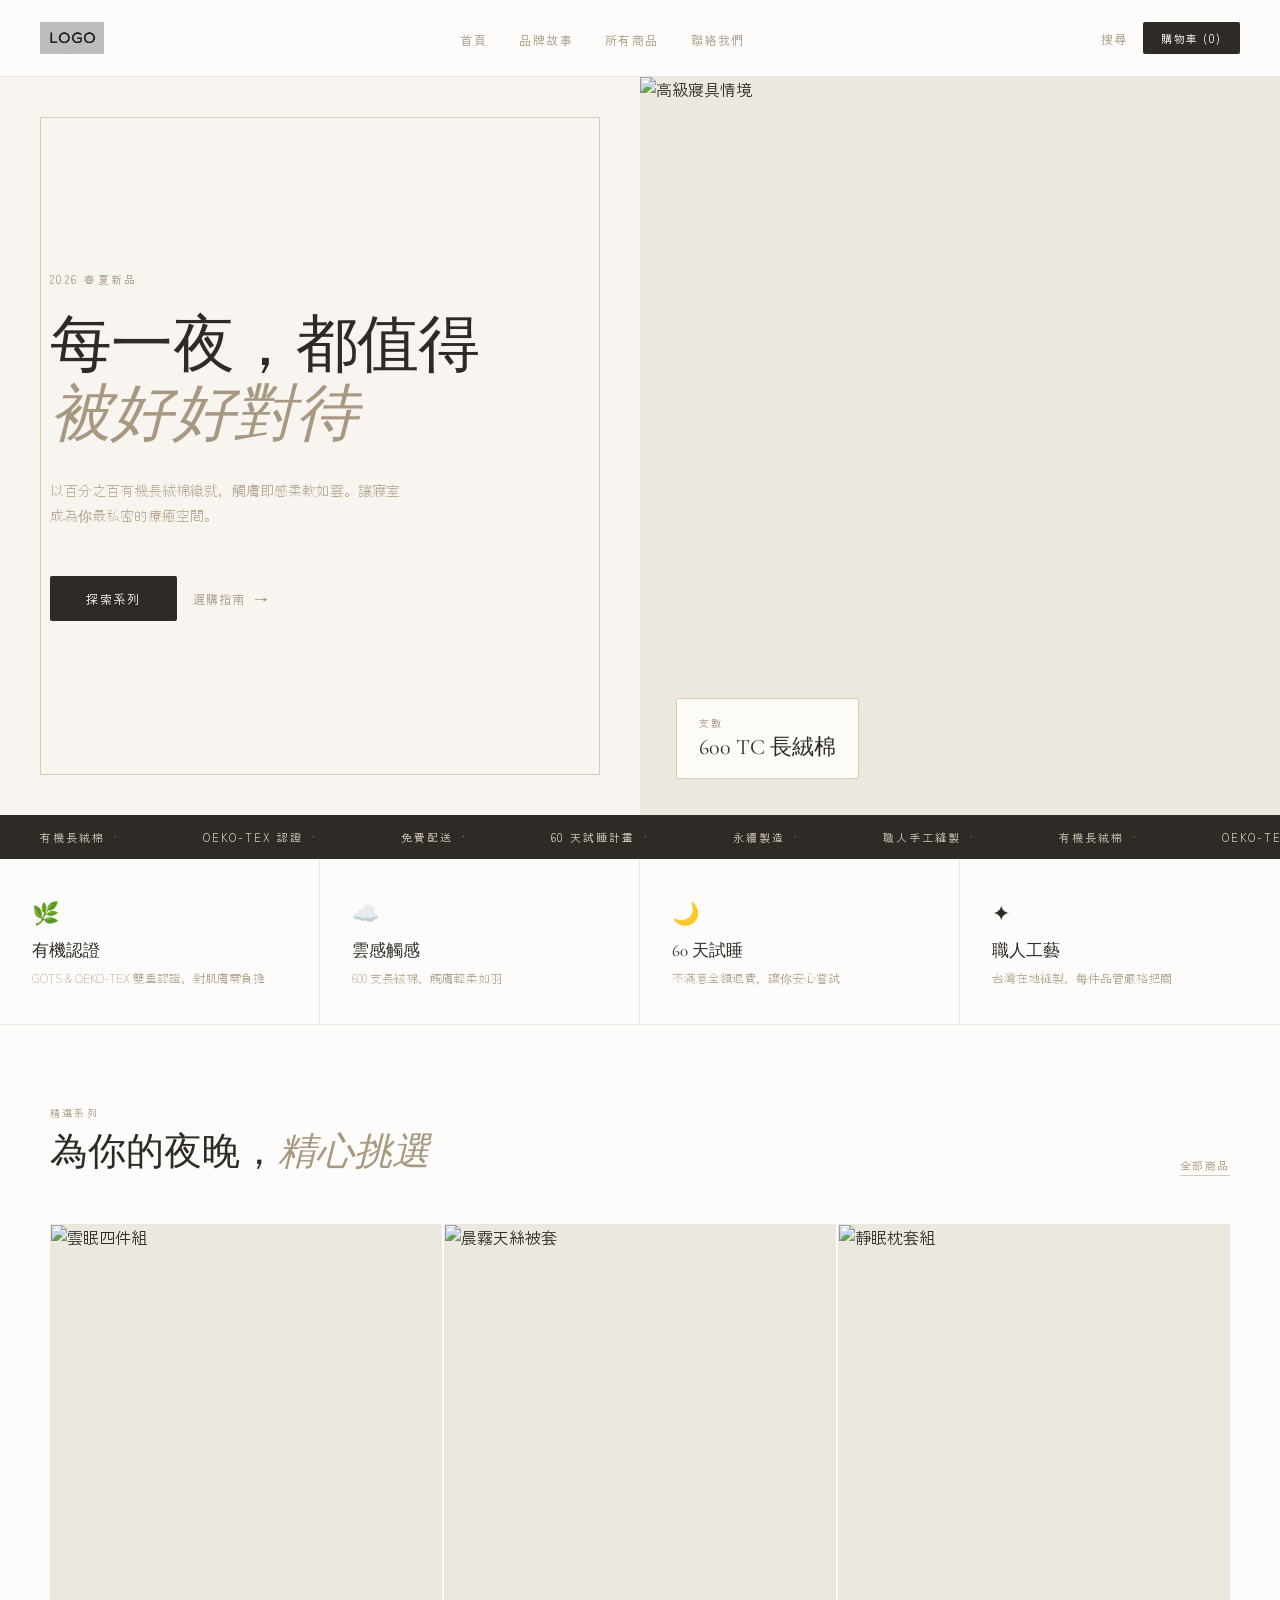
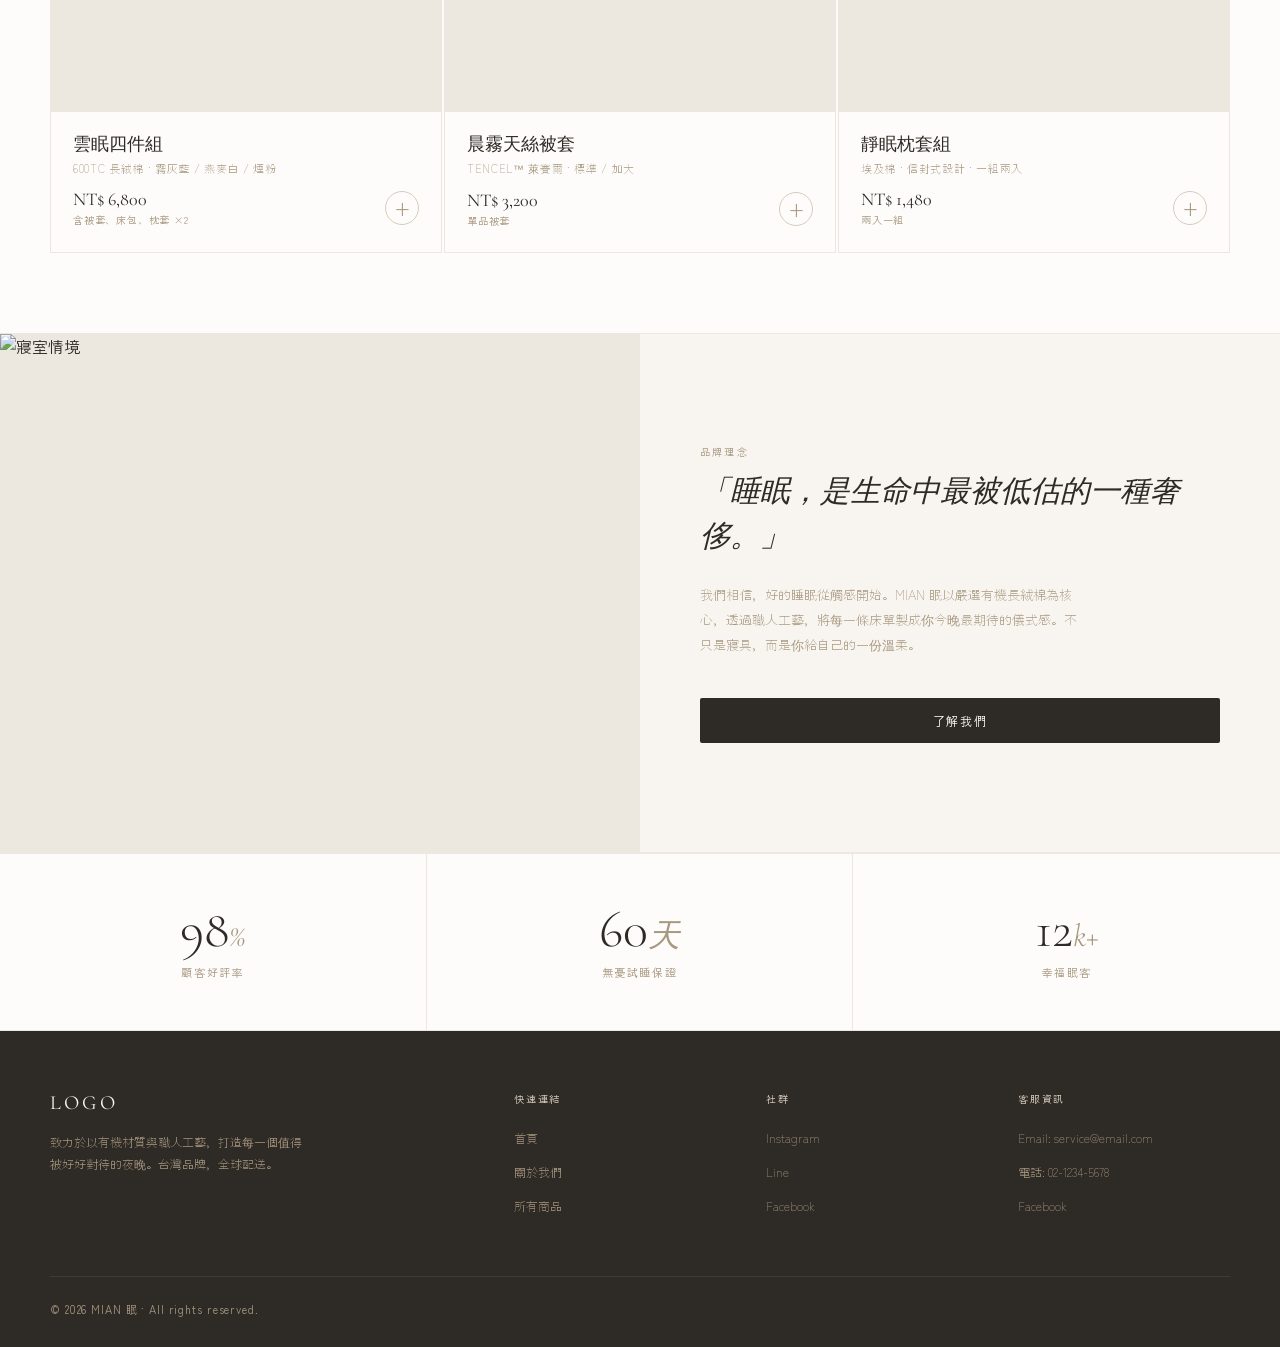
==== commit 57e80b20: "first commit" ====
--- a/index/index.html
+++ b/index/index.html
@@ -14,8 +14,11 @@
 
   <!-- ── HEADER ── -->
   <header class="header">
-    <div class="header-logo">LOGO <span> </span></div>
-
+    <div class="header-container">
+        <a href="../index/index.html" class="logo">
+            <img src="../assets/logo/logo.png" alt="Brand Logo">
+        </a>
+    </div>
      <nav>
       <ul class="header-nav">
         <li><a href="../index/index.html">首頁</a></li>
--- a/css/base.css
+++ b/css/base.css
@@ -412,3 +412,212 @@
     grid-template-columns: 1fr;
   }
 }
+
+/* =========================================================
+   RWD FIX — Header / Navbar / Mobile Drawer
+   文具版：平板與手機 Navbar 適應性修正
+========================================================= */
+
+@media (min-width: 769px) and (max-width: 1024px) {
+  .header-container {
+    height: 58px;
+    padding: 0 16px;
+  }
+
+  .logo {
+    font-size: 1.1rem;
+  }
+
+  .menu-toggle {
+    display: flex;
+  }
+
+  .nav-menu,
+  .nav-icons {
+    display: none;
+  }
+
+  .mobile-drawer {
+    display: block;
+    position: absolute;
+    inset: auto;
+    top: 100%;
+    left: 0;
+    width: 100%;
+    background: rgba(251, 250, 246, 0.98);
+    border-top: 1px solid var(--color-line);
+    border-bottom: 1px solid var(--color-line);
+    box-shadow: 0 18px 36px rgba(43, 43, 43, 0.08);
+    opacity: 0;
+    visibility: hidden;
+    transform: translateY(-8px);
+    transition:
+      opacity 0.26s var(--ease-out),
+      visibility 0.26s var(--ease-out),
+      transform 0.26s var(--ease-out);
+    z-index: 999;
+  }
+
+  .mobile-drawer.active {
+    opacity: 1;
+    visibility: visible;
+    transform: translateY(0);
+  }
+
+  .mobile-drawer-inner {
+    padding: 12px 16px 16px;
+    gap: 0;
+  }
+
+  .drawer-link,
+  .drawer-dropdown-toggle {
+    min-height: 44px;
+    padding: 12px 0;
+    font-size: 14px;
+    border-bottom: 1px solid var(--color-line);
+  }
+
+  .drawer-submenu {
+    display: none;
+    padding: 6px 0 8px 14px;
+  }
+
+  .drawer-submenu.active {
+    display: flex;
+  }
+
+  .drawer-sublink {
+    padding: 8px 0;
+    font-size: 13px;
+  }
+
+  .mobile-drawer-icons {
+    padding-top: 14px;
+    margin-top: 0;
+    gap: 8px;
+  }
+
+  .mobile-drawer-icons a {
+    font-size: 13px;
+  }
+}
+
+@media (max-width: 768px) {
+  .header-container {
+    height: 56px;
+    padding: 0 14px;
+  }
+
+  .logo {
+    font-size: 1rem;
+  }
+
+  .menu-toggle {
+    display: flex;
+    width: 40px;
+    height: 40px;
+  }
+
+  .nav-menu,
+  .nav-icons {
+    display: none;
+  }
+
+  .mobile-drawer {
+    display: block;
+    position: absolute;
+    inset: auto;
+    top: 100%;
+    left: 0;
+    width: 100%;
+    background: rgba(251, 250, 246, 0.98);
+    border-top: 1px solid var(--color-line);
+    border-bottom: 1px solid var(--color-line);
+    box-shadow: 0 18px 36px rgba(43, 43, 43, 0.08);
+    opacity: 0;
+    visibility: hidden;
+    transform: translateY(-8px);
+    transition:
+      opacity 0.26s var(--ease-out),
+      visibility 0.26s var(--ease-out),
+      transform 0.26s var(--ease-out);
+    z-index: 999;
+  }
+
+  .mobile-drawer.active {
+    opacity: 1;
+    visibility: visible;
+    transform: translateY(0);
+  }
+
+  .mobile-drawer-inner {
+    padding: 12px 16px 16px;
+    gap: 0;
+  }
+
+  .drawer-link,
+  .drawer-dropdown-toggle {
+    min-height: 43px;
+    padding: 11px 0;
+    font-size: 14px;
+    border-bottom: 1px solid var(--color-line);
+  }
+
+  .drawer-submenu {
+    display: none;
+    padding: 6px 0 8px 14px;
+  }
+
+  .drawer-submenu.active {
+    display: flex;
+  }
+
+  .drawer-sublink {
+    padding: 8px 0;
+    font-size: 13px;
+  }
+
+  .mobile-drawer-icons {
+    padding-top: 14px;
+    margin-top: 0;
+    gap: 8px;
+  }
+
+  .mobile-drawer-icons a {
+    font-size: 13px;
+  }
+}
+
+@media (max-width: 480px) {
+  .header-container {
+    padding: 0 12px;
+  }
+
+  .logo {
+    font-size: 0.95rem;
+  }
+}
+
+@media (max-width: 1024px) {
+    .logo img {
+        height: 28px;
+    }
+}
+
+@media (max-width: 768px) {
+    .logo img {
+        height: 24px;
+    }
+}
+
+.logo {
+    display: flex;
+    align-items: center;
+}
+
+.logo img {
+    height: 32px;
+    width: auto;
+    object-fit: contain;
+    display: block;
+}
--- a/css/index.css
+++ b/css/index.css
@@ -1175,3 +1175,276 @@
     min-width: 48%;
   }
 }
+/* =========================================================
+   RWD FIX — Index Hero
+   文具版 Hero 圖片 / 版型適應性修正
+========================================================= */
+
+.hero-container {
+  display: flex;
+  align-items: center;
+  justify-content: space-between;
+  gap: 40px;
+}
+
+.hero-content {
+  flex: 0 0 42%;
+}
+
+.hero-image {
+  flex: 0 0 55%;
+  height: 420px;
+}
+
+.hero-image img {
+  width: 100%;
+  height: 100%;
+  object-fit: cover;
+}
+
+/* 平板：改上下排列，圖片限制高度 */
+@media (min-width: 769px) and (max-width: 1024px) {
+  .layout-controls {
+    margin: 16px auto 10px;
+    padding: 0 16px;
+    flex-wrap: wrap;
+  }
+
+  .index-layout {
+    display: flex;
+    flex-direction: column;
+    padding: 0 16px 24px;
+    gap: 18px;
+  }
+
+  .index-sidebar {
+    display: block;
+    width: 100%;
+    position: static;
+    padding: 14px;
+  }
+
+  .sidebar-list {
+    display: flex;
+    overflow-x: auto;
+    gap: 8px;
+    padding-bottom: 4px;
+  }
+
+  .sidebar-list li {
+    flex-shrink: 0;
+  }
+
+  .sidebar-list li a {
+    white-space: nowrap;
+  }
+
+  .hero-section {
+    margin-bottom: 40px;
+  }
+
+  .hero-container {
+    flex-direction: column;
+    height: auto;
+    min-height: unset;
+    padding: 40px 24px;
+    gap: 24px;
+    text-align: center;
+  }
+
+  .hero-content {
+    flex: none;
+    width: 100%;
+    padding: 0;
+  }
+
+  .hero-content p {
+    max-width: 560px;
+    margin-left: auto;
+    margin-right: auto;
+  }
+
+  .hero-image {
+    flex: none;
+    width: 100%;
+    height: auto;
+    padding: 0;
+  }
+
+  .hero-image img {
+    width: 100%;
+    max-height: 260px;
+    height: auto;
+    object-fit: cover;
+    border-radius: 16px;
+  }
+
+  .featured-grid {
+    grid-template-columns: repeat(2, 1fr);
+    gap: 14px;
+  }
+}
+
+/* 手機：Hero 文字在上、圖片在下 */
+@media (max-width: 768px) {
+  .layout-controls {
+    margin: 10px auto 8px;
+    padding: 0 14px;
+    flex-wrap: wrap;
+    gap: 6px;
+  }
+
+  .layout-controls-label {
+    width: 100%;
+    margin-bottom: 2px;
+  }
+
+  .layout-btn {
+    padding: 5px 10px;
+    font-size: 11px;
+  }
+
+  .index-layout {
+    display: flex;
+    flex-direction: column;
+    padding: 0 14px 20px;
+    gap: 16px;
+  }
+
+  .index-sidebar {
+    display: block;
+    width: 100%;
+    position: static;
+    padding: 14px;
+    border-radius: 14px;
+  }
+
+  .sidebar-title {
+    font-size: 11px;
+    margin-bottom: 10px;
+  }
+
+  .sidebar-list {
+    display: flex;
+    overflow-x: auto;
+    gap: 6px;
+    padding-bottom: 4px;
+  }
+
+  .sidebar-list li {
+    flex-shrink: 0;
+  }
+
+  .sidebar-list li a {
+    white-space: nowrap;
+    padding: 7px 11px;
+    font-size: 12px;
+  }
+
+  .hero-section {
+    border-radius: 18px;
+    margin-bottom: 32px;
+  }
+
+  .hero-section::before {
+    display: none;
+  }
+
+  .hero-container {
+    flex-direction: column;
+    height: auto;
+    min-height: unset;
+    padding: 32px 18px 20px;
+    gap: 20px;
+    text-align: center;
+  }
+
+  .hero-content {
+    flex: none;
+    width: 100%;
+    padding: 0;
+  }
+
+  .hero-content h1 {
+    font-size: clamp(1.45rem, 7vw, 2rem);
+    line-height: 1.25;
+  }
+
+  .hero-content p {
+    max-width: none;
+    font-size: 0.875rem;
+    line-height: 1.75;
+    margin-bottom: 24px;
+  }
+
+  .hero-btn {
+    padding: 11px 24px;
+    font-size: 0.8125rem;
+  }
+
+  .hero-image {
+    flex: none;
+    width: 100%;
+    height: auto;
+    padding: 0;
+  }
+
+  .hero-image img {
+    width: 100%;
+    max-height: 210px;
+    height: auto;
+    object-fit: cover;
+    border-radius: 14px;
+  }
+
+  .section-title {
+    padding-top: 48px;
+    padding-bottom: 24px;
+  }
+
+  .featured-grid {
+    grid-template-columns: repeat(2, minmax(0, 1fr));
+    gap: 12px;
+    padding-bottom: 52px;
+  }
+
+  .card-img-wrapper img {
+    aspect-ratio: 4 / 3;
+  }
+
+  .card-body {
+    padding: 14px 12px;
+  }
+
+  .card-body h3 {
+    font-size: 0.875rem;
+  }
+
+  .card-body p {
+    font-size: 0.75rem;
+  }
+
+  .price {
+    font-size: 0.875rem;
+  }
+
+  .view-link {
+    font-size: 0.6875rem;
+  }
+}
+
+@media (max-width: 480px) {
+  .hero-container {
+    padding: 28px 14px 18px;
+  }
+
+  .hero-image img {
+    max-height: 190px;
+  }
+
+  .featured-grid {
+    grid-template-columns: repeat(2, minmax(0, 1fr));
+  }
+}
+
+
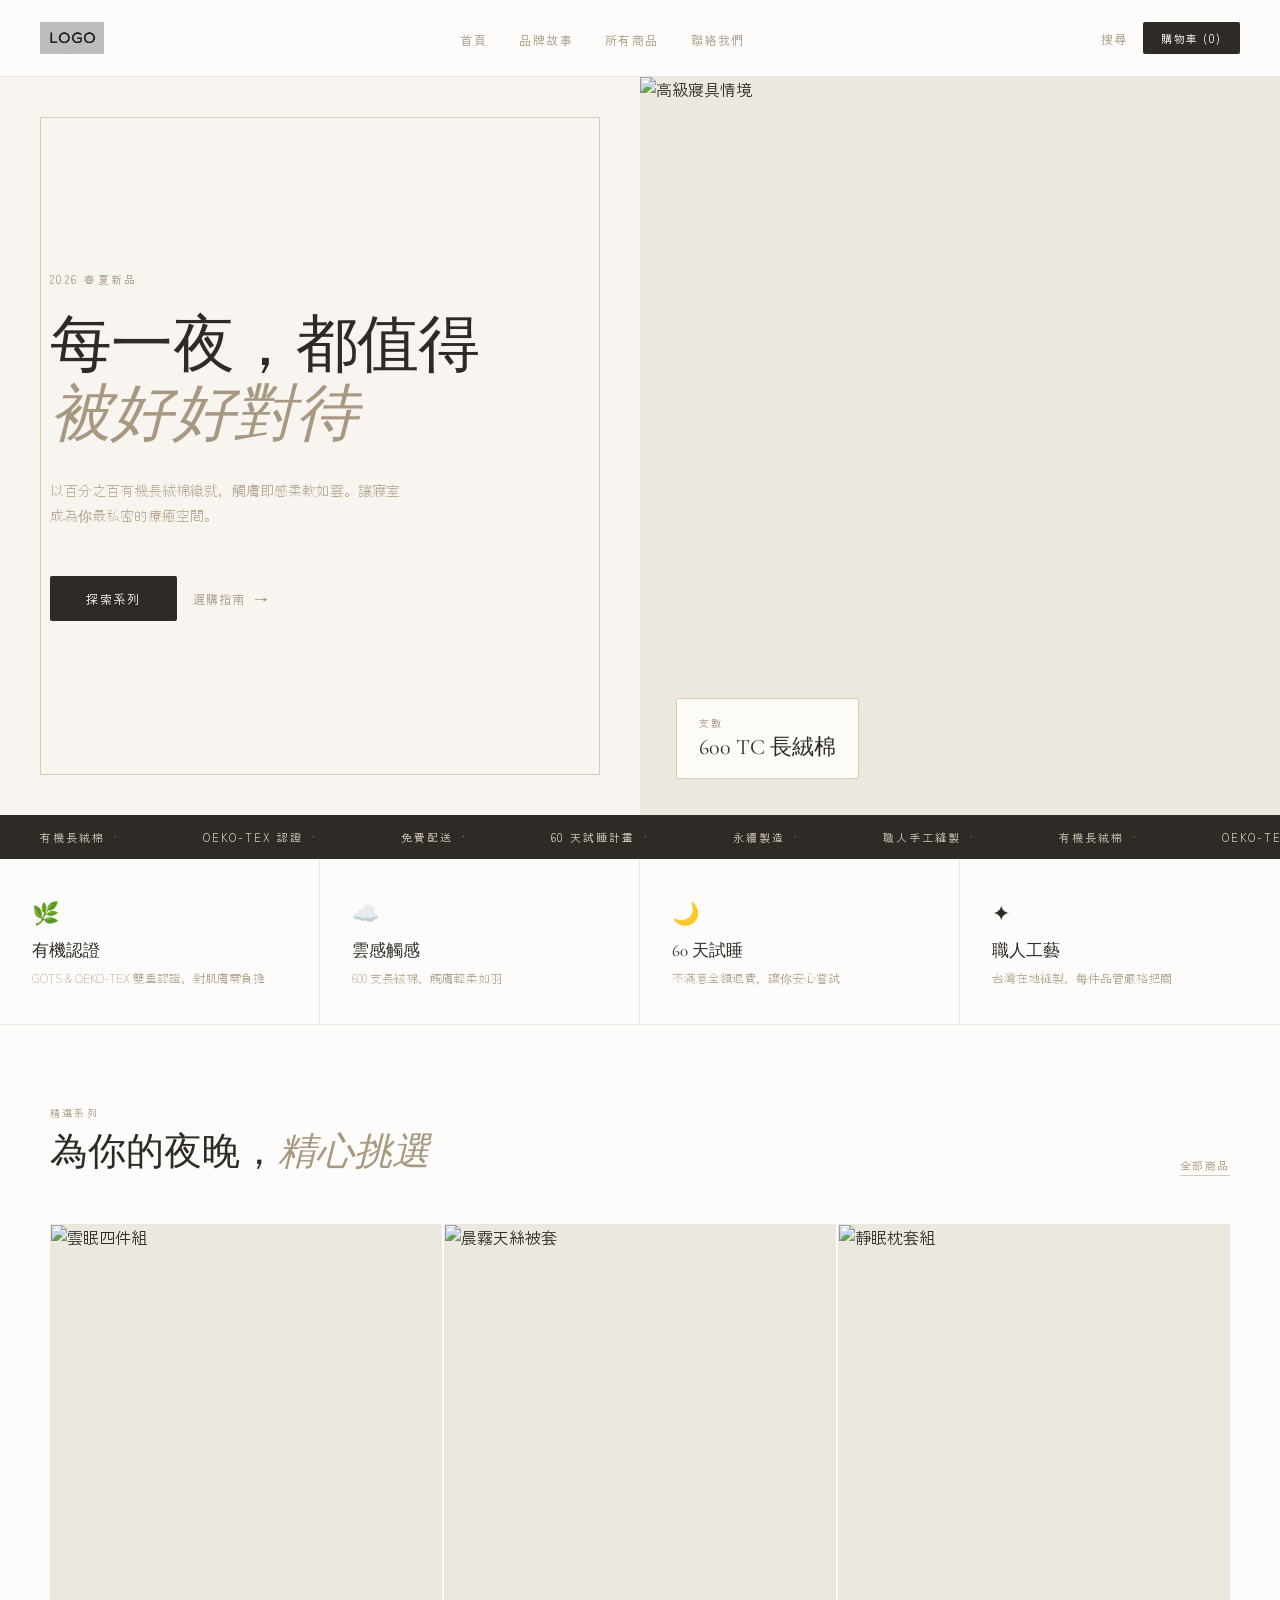
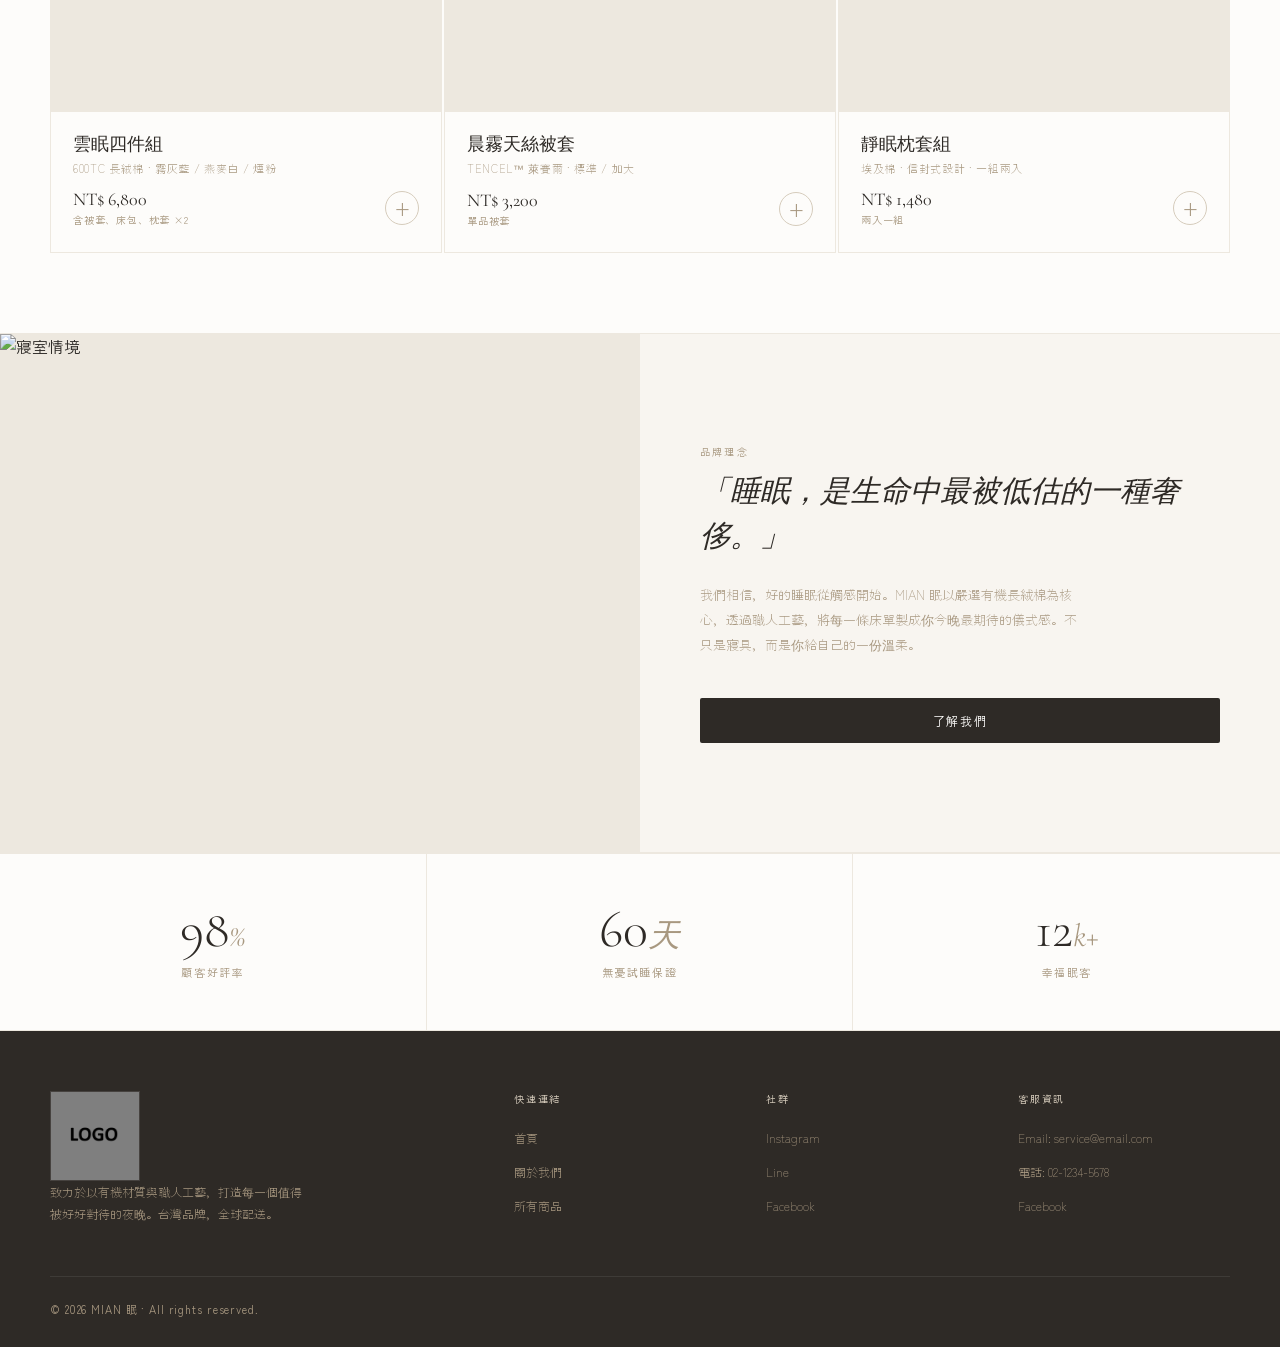
==== commit 2c6d40aa: "first commit" ====
--- a/index/index.html
+++ b/index/index.html
@@ -234,7 +234,12 @@
   <footer class="footer" id="footer">
     <div class="footer-grid">
       <div>
-        <div class="footer-logo">LOGO<span> </span></div>
+        <div class="footer-logo-box">
+        <a href="../index/index.html" class="logo">
+          <img src="../assets/logo/logo02.png" alt="Brand Logo">
+        </a>
+      </div>
+      
         <p class="footer-brand-desc">致力於以有機材質與職人工藝，打造每一個值得被好好對待的夜晚。台灣品牌，全球配送。</p>
       </div>
       <div class="footer-col">
--- a/css/base.css
+++ b/css/base.css
@@ -217,7 +217,7 @@
 
 .footer-logo {
   font-family: 'Cormorant Garamond', serif;
-  font-size: 20px;
+  font-size: 42px;
   letter-spacing: 0.16em;
   color: var(--cream);
   margin-bottom: 16px;
@@ -234,6 +234,30 @@
   color: var(--stone);
   font-weight: 300;
   max-width: 260px;
+}
+
+.footer-logo-box {
+  flex-shrink: 0;
+}
+
+.footer-logo-box .logo {
+  width: 90px;
+  height: 90px;
+  background: rgba(255,255,255,0.04);
+  border: 1px solid rgba(255,255,255,0.08);
+
+  display: flex;
+  align-items: center;
+  justify-content: center;
+
+  overflow: hidden;
+}
+
+.footer-logo-box .logo img {
+  width: 100%;
+  height: 100%;
+  object-fit: cover;
+  display: block;
 }
 
 .footer-col h4 {
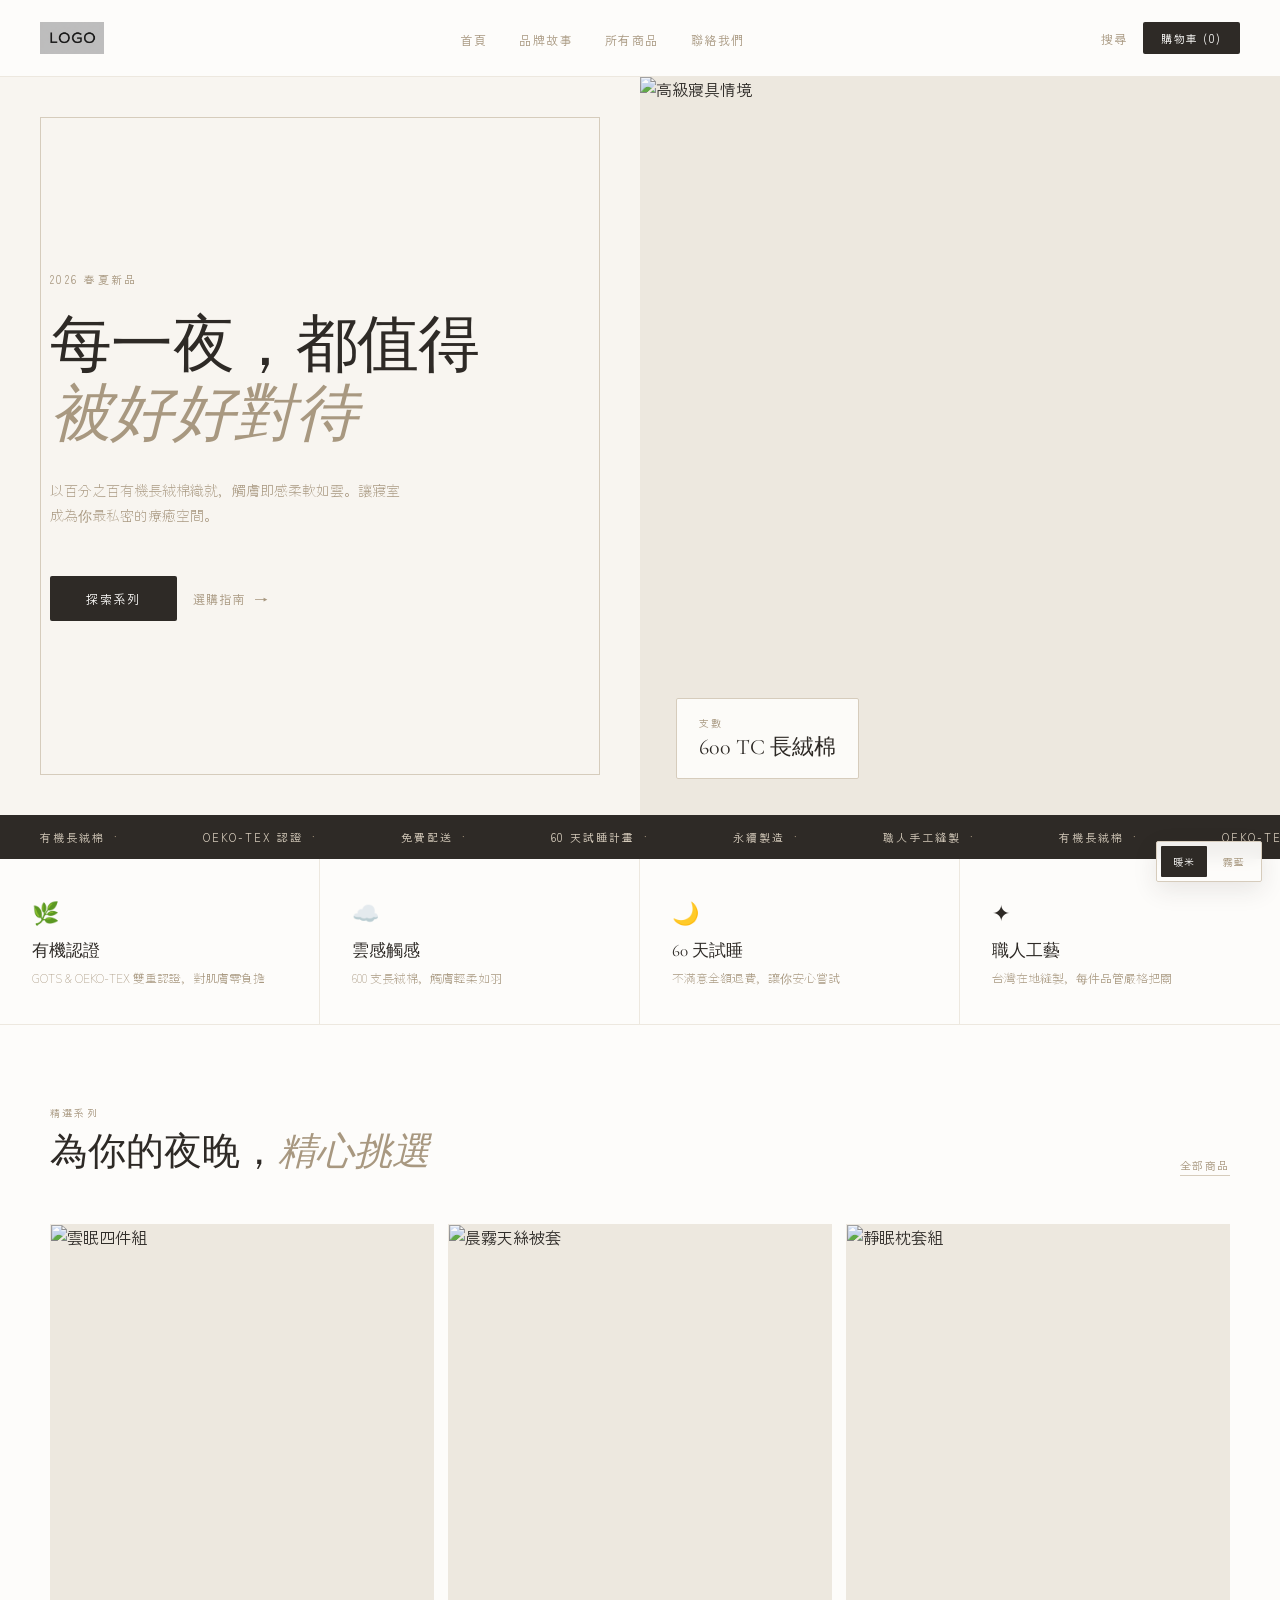
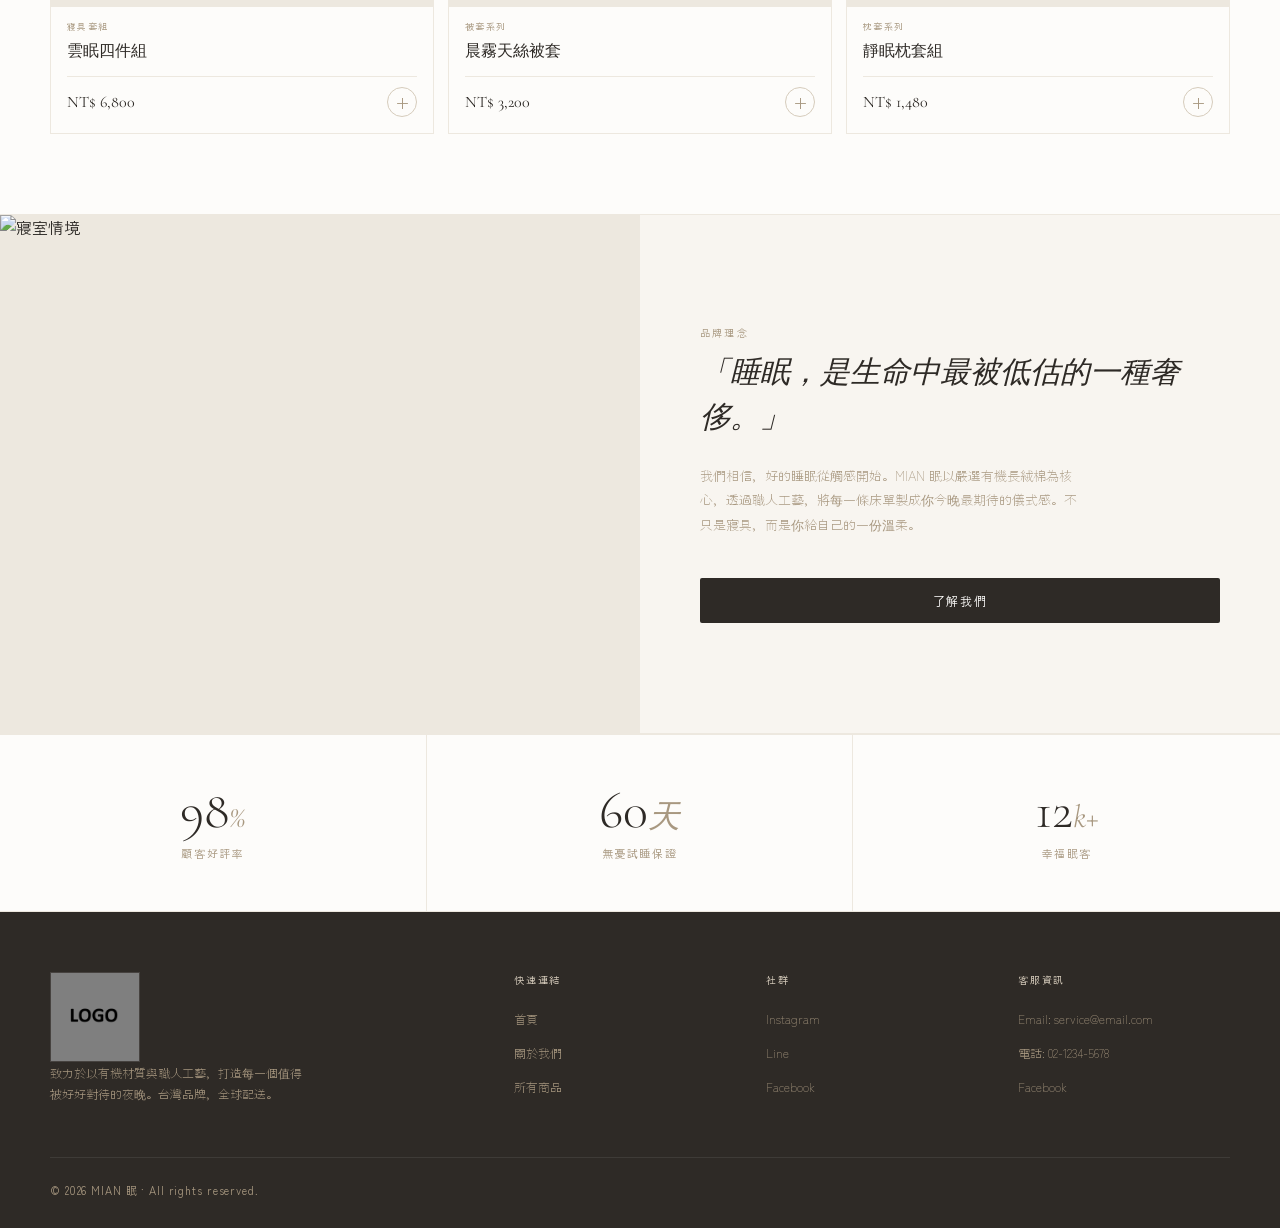
==== commit caeea54c: "first commit" ====
--- a/index/index.html
+++ b/index/index.html
@@ -43,7 +43,7 @@
   <!-- Mobile Drawer -->
   <div class="mobile-drawer" id="mobileDrawer">
     <a href="../index/index.html" class="drawer-link active">首頁</a>
-    <a href="../about/about.html" class="drawer-link active">品牌故事</a>
+    <a href="../about/about.html" class="drawer-link">品牌故事</a>
     <a href="../product/product.html" class="drawer-link">所有商品</a>
     <a href="#footer" class="drawer-link">聯絡我們</a>
   </div>
@@ -144,12 +144,11 @@
               
             </div>
             <div class="product-card-body">
+              <div class="product-card-category">寢具套組</div>
               <div class="product-card-name">雲眠四件組</div>
-              <div class="product-card-sub">600TC 長絨棉 · 霧灰藍 / 燕麥白 / 煙粉</div>
               <div class="product-card-footer">
                 <div>
                   <div class="product-price">NT$ 6,800</div>
-                  <div class="product-price-sub">含被套、床包、枕套 ×2</div>
                 </div>
                 <button class="add-btn" onclick="event.preventDefault()">+</button>
               </div>
@@ -162,12 +161,11 @@
               
             </div>
             <div class="product-card-body">
+              <div class="product-card-category">被套系列</div>
               <div class="product-card-name">晨霧天絲被套</div>
-              <div class="product-card-sub">TENCEL™ 萊賽爾 · 標準 / 加大</div>
               <div class="product-card-footer">
                 <div>
                   <div class="product-price">NT$ 3,200</div>
-                  <div class="product-price-sub">單品被套</div>
                 </div>
                 <button class="add-btn" onclick="event.preventDefault()">+</button>
               </div>
@@ -179,12 +177,11 @@
               <img src="https://images.unsplash.com/photo-1540518614846-7eded433c457?auto=format&fit=crop&w=600&q=80" alt="靜眠枕套組">
             </div>
             <div class="product-card-body">
+              <div class="product-card-category">枕套系列</div>
               <div class="product-card-name">靜眠枕套組</div>
-              <div class="product-card-sub">埃及棉 · 信封式設計 · 一組兩入</div>
               <div class="product-card-footer">
                 <div>
                   <div class="product-price">NT$ 1,480</div>
-                  <div class="product-price-sub">兩入一組</div>
                 </div>
                 <button class="add-btn" onclick="event.preventDefault()">+</button>
               </div>
@@ -287,5 +284,6 @@
     
   </script>
 
+  <script src="../assets/js/theme-switcher.js"></script>
 </body>
 </html>
--- a/css/base.css
+++ b/css/base.css
@@ -1,7 +1,6 @@
 /* ==========================================================================
    MIAN 眠 — Bedding Brand
    base.css
-   共用：變數 / Reset / Navbar / Buttons / Footer / Mobile Drawer
    ========================================================================== */
 
 @import url('https://fonts.googleapis.com/css2?family=Cormorant+Garamond:ital,wght@0,300;0,400;0,600;1,300;1,400&family=Zen+Kaku+Gothic+New:wght@300;400;500&display=swap');
@@ -645,3 +644,74 @@
     object-fit: contain;
     display: block;
 }
+
+
+/* ==========================================================================
+   Theme System
+   預設：暖米色系 / 替代：霧藍色系
+   ========================================================================== */
+
+:root[data-theme="mist"] {
+  --cream:      #F1F5F6;
+  --linen:      #DDE6E8;
+  --sand:       #BFCED1;
+  --stone:      #7A9198;
+  --charcoal:   #26363D;
+  --mist:       #5F7D88;
+  --warm-white: #FAFCFC;
+}
+
+.theme-switcher {
+  position: fixed;
+  right: 18px;
+  bottom: 18px;
+  z-index: 999;
+  display: flex;
+  gap: 4px;
+  padding: 4px;
+  border: 0.5px solid var(--sand);
+  border-radius: 2px;
+  background: rgba(253, 252, 250, 0.94);
+  box-shadow: 0 8px 24px rgba(46, 42, 38, 0.10);
+  backdrop-filter: blur(8px);
+}
+
+:root[data-theme="mist"] .theme-switcher {
+  background: rgba(250, 252, 252, 0.94);
+}
+
+.theme-switcher button {
+  min-width: 46px;
+  padding: 8px 10px;
+  border: 0;
+  border-radius: 1px;
+  background: transparent;
+  color: var(--stone);
+  font-family: 'Zen Kaku Gothic New', sans-serif;
+  font-size: 10px;
+  letter-spacing: 0.08em;
+  cursor: pointer;
+  transition: background 0.2s, color 0.2s;
+}
+
+.theme-switcher button:hover {
+  color: var(--charcoal);
+}
+
+.theme-switcher button.is-active {
+  background: var(--charcoal);
+  color: var(--warm-white);
+}
+
+@media (max-width: 768px) {
+  .theme-switcher {
+    right: 12px;
+    bottom: 12px;
+  }
+
+  .theme-switcher button {
+    min-width: 42px;
+    padding: 7px 8px;
+    font-size: 9px;
+  }
+}
--- a/css/components.css
+++ b/css/components.css
@@ -134,3 +134,122 @@
     grid-template-columns: 1fr;
   }
 }
+
+
+/* ==========================================================================
+   Client-confirmed product card content
+   僅保留分類、商品名稱與價格，維持原本直式卡片風格
+   ========================================================================== */
+
+.product-card-category {
+  margin-bottom: 7px;
+  color: var(--stone);
+  font-size: 9px;
+  font-weight: 400;
+  letter-spacing: 0.16em;
+  line-height: 1.4;
+  text-transform: uppercase;
+}
+
+.product-card-body {
+  display: flex;
+  flex-direction: column;
+}
+
+.product-card-footer {
+  margin-top: 14px;
+  padding-top: 14px;
+  border-top: 0.5px solid var(--linen);
+}
+
+.product-card-footer > div {
+  min-width: 0;
+}
+
+@media (max-width: 768px) {
+  .product-card-category {
+    margin-bottom: 5px;
+    font-size: 8px;
+  }
+
+  .product-card-footer {
+    margin-top: 10px;
+    padding-top: 10px;
+  }
+}
+
+
+/* ==========================================================================
+   Product Card Size Refinement
+   商品圖改為正方形，卡片整體縮小並保留原版型設計語言
+   ========================================================================== */
+
+.product-card-img {
+  aspect-ratio: 1 / 1;
+}
+
+.product-card-body {
+  padding: 14px 16px 16px;
+}
+
+.product-card-name {
+  font-size: 16px;
+}
+
+.product-card-footer {
+  margin-top: 10px;
+  padding-top: 10px;
+}
+
+.product-price {
+  font-size: 16px;
+}
+
+.add-btn {
+  width: 30px;
+  height: 30px;
+  font-size: 16px;
+}
+
+@media (min-width: 1181px) {
+  .product-grid {
+    grid-template-columns: repeat(4, minmax(0, 1fr));
+    gap: 14px;
+  }
+}
+
+@media (min-width: 769px) and (max-width: 1180px) {
+  .product-grid {
+    grid-template-columns: repeat(3, minmax(0, 1fr));
+    gap: 14px;
+  }
+}
+
+@media (max-width: 768px) {
+  .product-grid {
+    grid-template-columns: repeat(2, minmax(0, 1fr));
+    gap: 12px;
+  }
+
+  .product-card-img {
+    aspect-ratio: 1 / 1;
+  }
+
+  .product-card-body {
+    padding: 12px;
+  }
+
+  .product-card-name {
+    font-size: 15px;
+  }
+
+  .product-price {
+    font-size: 14px;
+  }
+
+  .add-btn {
+    width: 28px;
+    height: 28px;
+    font-size: 15px;
+  }
+}
--- a/css/index.css
+++ b/css/index.css
@@ -1071,7 +1071,6 @@
 
 /* ==========================================================================
    Mobile RWD Density Fix
-   手機版資訊密度修正：商品卡兩欄 / 推薦卡縮小
    ========================================================================== */
 
 @media (max-width: 768px) {
@@ -1177,7 +1176,6 @@
 }
 /* =========================================================
    RWD FIX — Index Hero
-   文具版 Hero 圖片 / 版型適應性修正
 ========================================================= */
 
 .hero-container {
@@ -1448,3 +1446,21 @@
 }
 
 
+
+
+/* ==========================================================================
+   Homepage Featured Products Centering
+   ========================================================================== */
+
+@media (min-width: 1181px) {
+  .section > .section-header,
+  .section > .product-grid {
+    width: min(100%, 1800px);
+    margin-left: auto;
+    margin-right: auto;
+  }
+
+  .section > .product-grid {
+    grid-template-columns: repeat(3, minmax(0, 1fr));
+  }
+}
